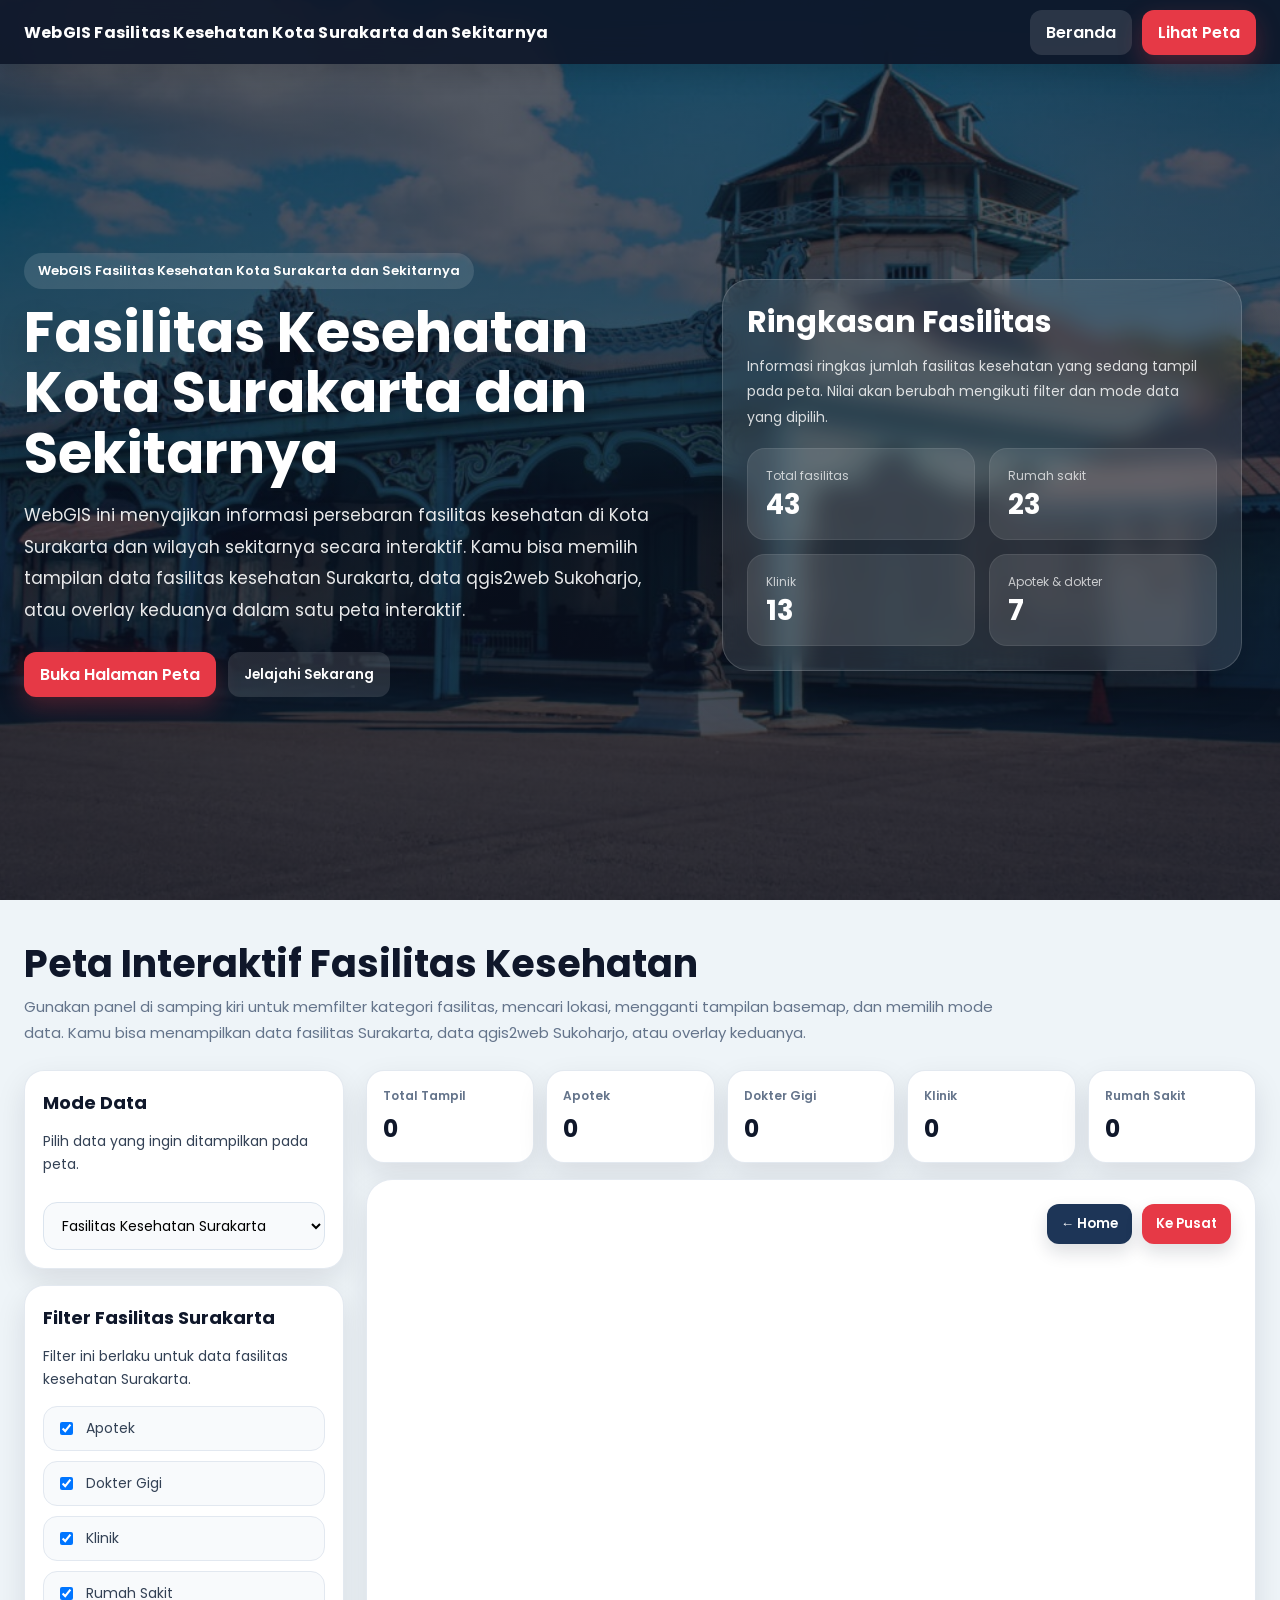
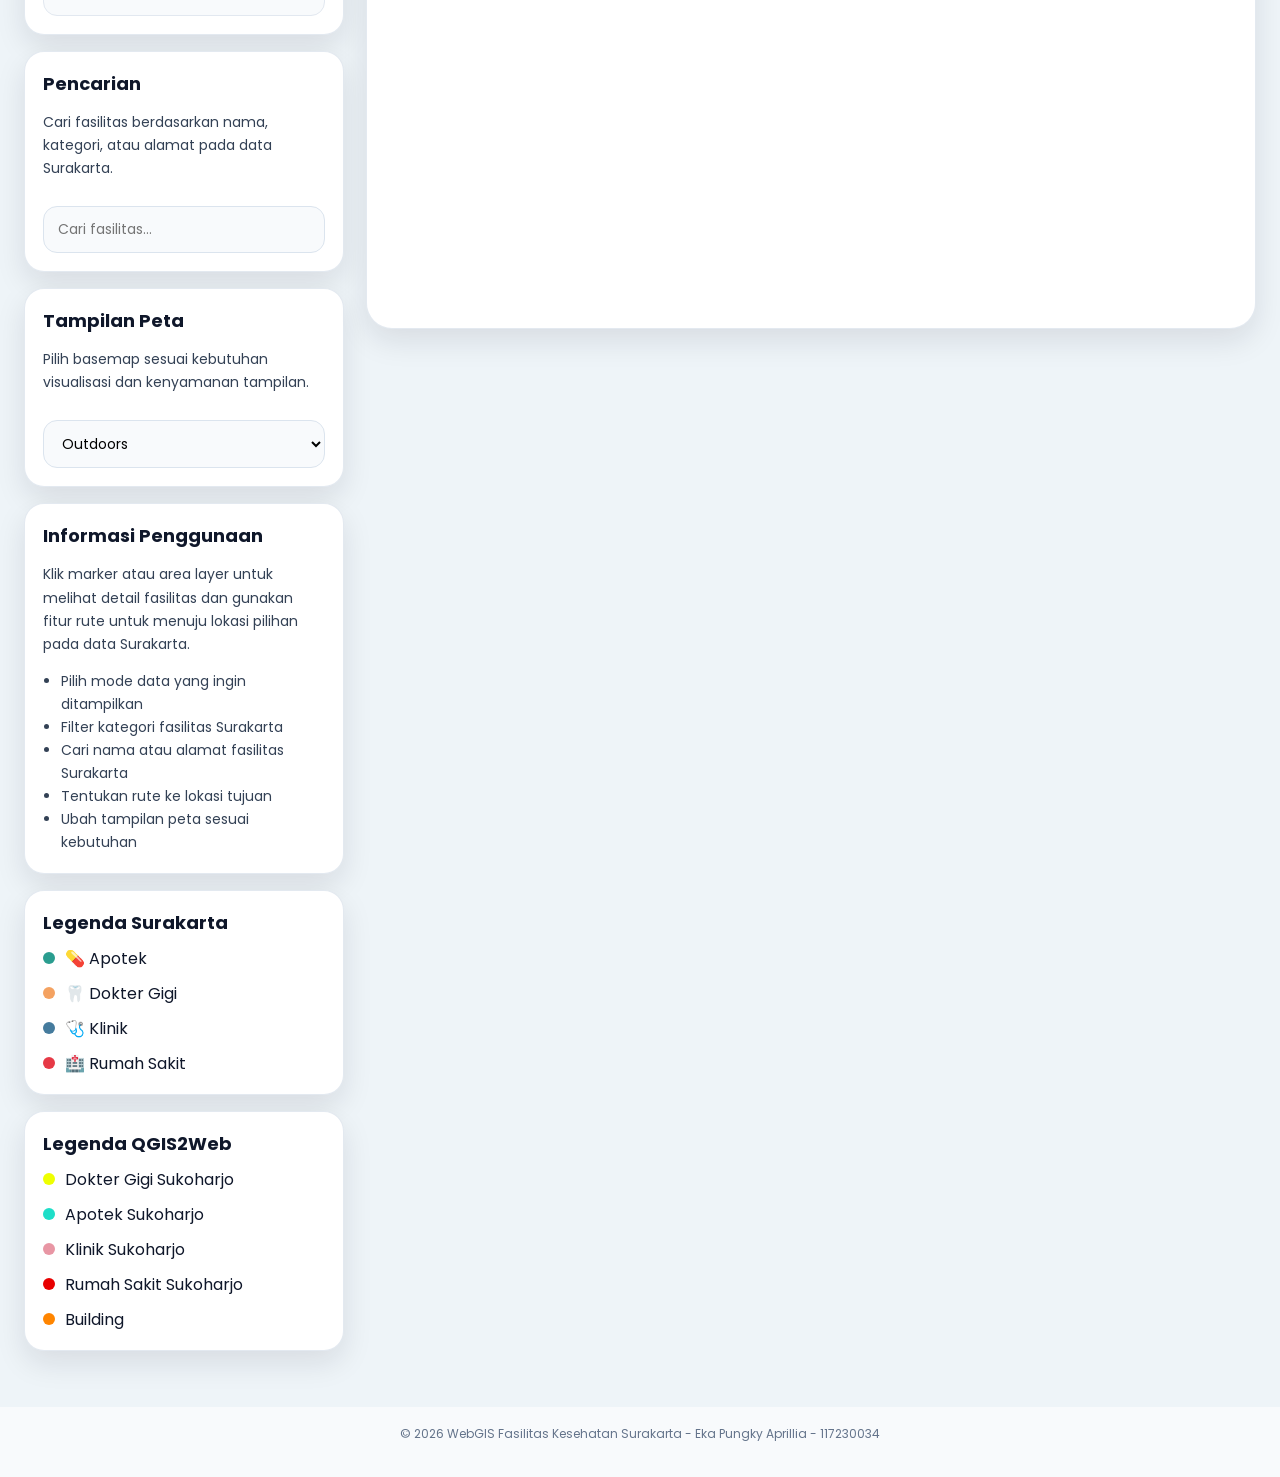
==== heatlcare.html @ 7be6a5cd "Update heatlcare.html" ====
<!DOCTYPE html>
<html lang="id">
<head>
  <meta charset="utf-8">
  <meta name="viewport" content="width=device-width, initial-scale=1">
  <title>WebGIS Fasilitas Kesehatan Kota Surakarta dan Sekitarnya</title>

  <link href="https://fonts.googleapis.com/css2?family=Poppins:wght@300;400;500;600;700&display=swap" rel="stylesheet">

  <script src="https://api.mapbox.com/mapbox-gl-js/v2.15.0/mapbox-gl.js"></script>
  <link href="https://api.mapbox.com/mapbox-gl-js/v2.15.0/mapbox-gl.css" rel="stylesheet">

  <script src="https://api.mapbox.com/mapbox-gl-js/plugins/mapbox-gl-directions/v4.1.1/mapbox-gl-directions.js"></script>
  <link href="https://api.mapbox.com/mapbox-gl-js/plugins/mapbox-gl-directions/v4.1.1/mapbox-gl-directions.css" rel="stylesheet">

  <!-- Data qgis2web -->
  <script src="data/DokterGigi_Sukoharjo_1.js"></script>
  <script src="data/Apotek_2.js"></script>
  <script src="data/Klinik_Sukoharjo_3.js"></script>
  <script src="data/RumahSakit_Sukoharjo_4.js"></script>
  <script src="data/building_5.js"></script>

  <style>
    :root{
      --primary:#1d3557;
      --secondary:#e63946;
      --accent:#2a9d8f;
      --light:#f8fafc;
      --card:#ffffff;
      --muted:#64748b;
      --text:#0f172a;
      --shadow:0 12px 30px rgba(15,23,42,0.10);
      --radius:20px;
      --border:1px solid rgba(226,232,240,.95);
    }

    *{box-sizing:border-box;}
    html{scroll-behavior:smooth;}
    body{
      margin:0;
      font-family:'Poppins',sans-serif;
      background:var(--light);
      color:var(--text);
    }

    .navbar{
      position:fixed;
      top:0;
      left:0;
      right:0;
      height:64px;
      display:flex;
      align-items:center;
      justify-content:space-between;
      padding:0 24px;
      background:rgba(15,23,42,0.92);
      backdrop-filter:blur(12px);
      color:#fff;
      z-index:1000;
      box-shadow:0 8px 24px rgba(0,0,0,0.16);
    }

    .brand{
      font-size:16px;
      font-weight:700;
      letter-spacing:.2px;
    }

    .nav-links{
      display:flex;
      gap:10px;
      align-items:center;
    }

    .nav-links a,
    .btn{
      text-decoration:none;
      border:none;
      border-radius:12px;
      padding:10px 16px;
      font-family:'Poppins',sans-serif;
      font-weight:600;
      cursor:pointer;
      transition:.25s ease;
      display:inline-flex;
      align-items:center;
      justify-content:center;
    }

    .btn-outline{
      background:rgba(255,255,255,0.12);
      color:#fff;
    }

    .btn-primary{
      background:var(--secondary);
      color:#fff;
      box-shadow:0 10px 24px rgba(230,57,70,0.28);
    }

    .btn:hover,
    .nav-links a:hover{
      transform:translateY(-2px);
    }

    .hero{
      min-height:100vh;
      padding:110px 24px 60px;
      display:grid;
      grid-template-columns:1.08fr .92fr;
      gap:40px;
      align-items:center;
      background:
        linear-gradient(rgba(10,18,35,.68), rgba(10,18,35,.78)),
        radial-gradient(circle at top right, rgba(230,57,70,.14), transparent 24%),
        url('assets/image/Surakarta.jpg');
      background-size:cover;
      background-position:center;
      color:#fff;
    }

    .hero-copy{
      max-width:720px;
      margin:0 auto;
    }

    .hero-kicker{
      display:inline-block;
      margin-bottom:14px;
      padding:8px 14px;
      border-radius:999px;
      background:rgba(255,255,255,.12);
      font-size:13px;
      font-weight:600;
    }

    .hero h1{
      margin:0 0 16px;
      font-size:56px;
      line-height:1.08;
      text-shadow:0 12px 28px rgba(0,0,0,.18);
    }

    .hero p{
      margin:0 0 26px;
      font-size:17px;
      line-height:1.85;
      color:rgba(255,255,255,.9);
      max-width:680px;
    }

    .hero-actions{
      display:flex;
      gap:12px;
      flex-wrap:wrap;
    }

    .hero-card{
      background:rgba(255,255,255,.10);
      border:1px solid rgba(255,255,255,.16);
      border-radius:28px;
      padding:24px;
      backdrop-filter:blur(12px);
      box-shadow:0 20px 40px rgba(0,0,0,.18);
      max-width:520px;
      margin:0 auto;
    }

    .hero-card h3{
      margin:0 0 14px;
      font-size:30px;
      line-height:1.2;
    }

    .hero-card p{
      margin:0 0 18px;
      font-size:14px;
      line-height:1.8;
      color:rgba(255,255,255,.82);
    }

    .hero-stats{
      display:grid;
      grid-template-columns:repeat(2,1fr);
      gap:14px;
    }

    .hero-stat{
      background:rgba(255,255,255,.11);
      border-radius:18px;
      padding:18px;
      border:1px solid rgba(255,255,255,.08);
    }

    .hero-stat small{
      display:block;
      color:rgba(255,255,255,.72);
      margin-bottom:6px;
      font-size:12px;
    }

    .hero-stat strong{
      font-size:28px;
      line-height:1;
      color:#fff;
    }

    .map-section{
      padding:42px 0 56px;
      background:#eef4f8;
      min-height:100vh;
      scroll-margin-top:84px;
    }

    .section-header{
      width:100%;
      margin:0 0 24px;
      padding:0 24px;
    }

    .section-header h2{
      margin:0 0 8px;
      font-size:38px;
      line-height:1.15;
      color:var(--text);
    }

    .section-header p{
      margin:0;
      max-width:980px;
      color:var(--muted);
      line-height:1.75;
      font-size:15px;
    }

    .map-layout{
      width:100%;
      margin:0;
      padding:0 24px;
      display:grid;
      grid-template-columns:320px minmax(0,1fr);
      gap:22px;
      align-items:start;
    }

    .sidebar{
      position:sticky;
      top:88px;
      display:flex;
      flex-direction:column;
      gap:16px;
      align-self:start;
    }

    .card{
      background:var(--card);
      border-radius:var(--radius);
      box-shadow:var(--shadow);
      padding:18px;
      border:var(--border);
    }

    .card h3{
      margin:0 0 6px;
      font-size:18px;
    }

    .card p,
    .card label,
    .card li{
      color:#334155;
      line-height:1.65;
      font-size:14px;
    }

    .muted{
      color:var(--muted);
      font-size:13px;
    }

    .filter-list{
      display:grid;
      gap:10px;
      margin-top:12px;
    }

    .filter-item{
      display:flex;
      align-items:center;
      gap:10px;
      padding:10px 12px;
      border-radius:14px;
      background:#f8fafc;
      border:1px solid #e2e8f0;
    }

    .search-box,
    select{
      width:100%;
      padding:12px 14px;
      border-radius:14px;
      border:1px solid #dbe4ee;
      background:#f8fafc;
      font-family:'Poppins',sans-serif;
      font-size:14px;
      margin-top:12px;
    }

    .search-box:focus,
    select:focus{
      outline:none;
      border-color:#93c5fd;
      box-shadow:0 0 0 4px rgba(59,130,246,.12);
    }

    .legend-list{
      display:grid;
      gap:10px;
      margin-top:10px;
    }

    .legend-item{
      display:flex;
      align-items:center;
      gap:10px;
    }

    .dot{
      width:12px;
      height:12px;
      border-radius:50%;
      flex:0 0 12px;
    }

    .map-wrapper{
      display:flex;
      flex-direction:column;
      gap:16px;
      min-width:0;
      width:100%;
      align-self:start;
    }

    .topbar{
      display:grid;
      grid-template-columns:repeat(5,minmax(130px,1fr));
      gap:12px;
      width:100%;
      align-items:stretch;
    }

    .stat-card{
      background:#fff;
      border-radius:18px;
      padding:16px;
      box-shadow:var(--shadow);
      border:var(--border);
    }

    .stat-card span{
      display:block;
      font-size:12px;
      color:var(--muted);
      margin-bottom:6px;
      font-weight:600;
    }

    .stat-card strong{
      font-size:24px;
      color:var(--text);
    }

    .map-card{
      position:relative;
      background:#fff;
      border-radius:26px;
      padding:14px;
      box-shadow:var(--shadow);
      overflow:hidden;
      border:var(--border);
      width:100%;
      display:flex;
      flex-direction:column;
      min-height:calc(100vh - 180px);
    }

    #map{
      width:100%;
      height:calc(100vh - 220px);
      min-height:720px;
      border-radius:20px;
      display:block;
      flex:1;
    }

    .floating-actions{
      position:absolute;
      top:24px;
      right:24px;
      z-index:20;
      display:flex;
      gap:10px;
      flex-wrap:wrap;
    }

    .floating-actions button{
      border:none;
      border-radius:12px;
      padding:10px 14px;
      font-family:'Poppins',sans-serif;
      font-weight:600;
      cursor:pointer;
      color:#fff;
      box-shadow:0 8px 18px rgba(15,23,42,.14);
    }

    #backHome{background:var(--primary);}
    #fly{background:var(--secondary);}

    .result-badge{
      position:absolute;
      top:24px;
      left:24px;
      z-index:20;
      display:none;
      background:rgba(15,23,42,.88);
      color:#fff;
      padding:10px 14px;
      border-radius:999px;
      font-size:12px;
      box-shadow:0 12px 24px rgba(15,23,42,.16);
    }

    .custom-copyright{
      text-align:center;
      padding:18px 24px 34px;
      font-size:12px;
      color:#64748b;
    }

    .mapboxgl-ctrl-top-left{
      top:14px !important;
      left:14px !important;
    }

    .mapboxgl-ctrl-top-right{
      top:92px !important;
      right:18px !important;
    }

    .mapboxgl-ctrl-directions{
      width:320px !important;
      max-width:320px !important;
      background:rgba(255,255,255,.96) !important;
      border-radius:18px !important;
      box-shadow:0 14px 28px rgba(0,0,0,.14) !important;
      font-family:'Poppins',sans-serif;
      overflow:hidden;
    }

    .mapboxgl-ctrl-directions input{
      background:#f8fafc !important;
      border:none !important;
      font-size:13px;
    }

    .popup-card{
      font-family:'Poppins',sans-serif;
      min-width:220px;
    }

    .popup-kategori{
      display:inline-block;
      margin:8px 0;
      padding:5px 10px;
      border-radius:999px;
      background:#f1f5f9;
      color:#334155;
      font-size:11px;
    }

    .popup-alamat{
      color:#475569;
      font-size:13px;
      line-height:1.6;
    }

    .popup-button{
      margin-top:12px;
      width:100%;
      border:none;
      background:var(--primary);
      color:#fff;
      border-radius:10px;
      padding:10px 12px;
      font-family:'Poppins',sans-serif;
      font-weight:600;
      cursor:pointer;
    }

    @media (max-width:1200px){
      .hero{
        grid-template-columns:1fr;
        text-align:left;
      }

      .hero-copy,
      .hero-card{
        max-width:none;
        width:100%;
      }

      .hero-actions{
        justify-content:flex-start;
      }

      .map-layout{
        grid-template-columns:300px minmax(0,1fr);
      }

      .topbar{
        grid-template-columns:repeat(3,1fr);
      }

      .section-header h2{
        font-size:34px;
      }
    }

    @media (max-width:900px){
      .navbar{padding:0 14px;}
      .brand{font-size:14px;}
      .nav-links{display:none;}
      .hero h1{font-size:38px;}
      .section-header h2{font-size:28px;}

      .map-layout{
        grid-template-columns:1fr;
        padding:0 16px;
      }

      .sidebar{
        position:static;
        order:2;
      }

      .map-wrapper{
        order:1;
      }

      .topbar{
        grid-template-columns:repeat(2,1fr);
      }

      .map-card{
        min-height:620px;
      }

      #map{
        height:590px;
        min-height:590px;
      }

      .floating-actions{
        top:auto;
        bottom:24px;
        right:24px;
      }

      .mapboxgl-ctrl-top-right{
        top:14px !important;
        right:14px !important;
      }

      .mapboxgl-ctrl-directions{
        width:280px !important;
        max-width:280px !important;
      }
    }

    @media (max-width:640px){
      .hero{
        padding:96px 18px 40px;
      }

      .hero h1{
        font-size:32px;
      }

      .hero-stats{
        grid-template-columns:1fr;
      }

      .map-layout,
      .section-header{
        padding-left:16px;
        padding-right:16px;
      }

      .topbar{
        grid-template-columns:1fr;
      }

      .floating-actions{
        left:24px;
        right:24px;
      }

      .floating-actions button{
        flex:1;
      }

      .result-badge{
        left:16px;
        right:16px;
        width:auto;
        border-radius:14px;
      }

      #map{
        height:520px;
        min-height:520px;
      }

      .map-card{
        padding:10px;
        min-height:550px;
      }
    }
  </style>
</head>
<body>
  <header class="navbar">
    <div class="brand">WebGIS Fasilitas Kesehatan Kota Surakarta dan Sekitarnya</div>
    <div class="nav-links">
      <a href="#beranda" class="btn btn-outline">Beranda</a>
      <a href="#mapSection" class="btn btn-primary">Lihat Peta</a>
    </div>
  </header>

  <section class="hero" id="beranda">
    <div class="hero-copy">
      <div class="hero-kicker">WebGIS Fasilitas Kesehatan Kota Surakarta dan Sekitarnya</div>
      <h1>Fasilitas Kesehatan Kota Surakarta dan Sekitarnya</h1>
      <p>
        WebGIS ini menyajikan informasi persebaran fasilitas kesehatan di Kota Surakarta dan wilayah sekitarnya secara interaktif. Kamu bisa memilih tampilan data fasilitas kesehatan Surakarta, data qgis2web Sukoharjo, atau overlay keduanya dalam satu peta interaktif.
      </p>
      <div class="hero-actions">
        <a href="#mapSection" class="btn btn-primary">Buka Halaman Peta</a>
        <button class="btn btn-outline" onclick="window.scrollTo({top: document.getElementById('mapSection').offsetTop, behavior:'smooth'})">Jelajahi Sekarang</button>
      </div>
    </div>

    <div class="hero-card">
      <h3>Ringkasan Fasilitas</h3>
      <p>
        Informasi ringkas jumlah fasilitas kesehatan yang sedang tampil pada peta. Nilai akan berubah mengikuti filter dan mode data yang dipilih.
      </p>
      <div class="hero-stats">
        <div class="hero-stat"><small>Total fasilitas</small><strong id="heroTotal">43</strong></div>
        <div class="hero-stat"><small>Rumah sakit</small><strong id="heroRs">23</strong></div>
        <div class="hero-stat"><small>Klinik</small><strong id="heroKlinik">13</strong></div>
        <div class="hero-stat"><small>Apotek & dokter</small><strong id="heroLain">7</strong></div>
      </div>
    </div>
  </section>

  <section class="map-section" id="mapSection">
    <div class="section-header">
      <h2>Peta Interaktif Fasilitas Kesehatan</h2>
      <p>
        Gunakan panel di samping kiri untuk memfilter kategori fasilitas, mencari lokasi, mengganti tampilan basemap, dan memilih mode data. Kamu bisa menampilkan data fasilitas Surakarta, data qgis2web Sukoharjo, atau overlay keduanya.
      </p>
    </div>

    <div class="map-layout">
      <aside class="sidebar">
        <div class="card">
          <h3>Mode Data</h3>
          <p class="muted">Pilih data yang ingin ditampilkan pada peta.</p>
          <select id="layerModeSelect">
            <option value="health" selected>Fasilitas Kesehatan Surakarta</option>
            <option value="qgis">QGIS2Web Sukoharjo</option>
            <option value="overlay">Overlay Keduanya</option>
          </select>
        </div>

        <div class="card">
          <h3>Filter Fasilitas Surakarta</h3>
          <p class="muted">Filter ini berlaku untuk data fasilitas kesehatan Surakarta.</p>
          <div class="filter-list">
            <label class="filter-item"><input type="checkbox" id="apotek" checked> Apotek</label>
            <label class="filter-item"><input type="checkbox" id="dokter" checked> Dokter Gigi</label>
            <label class="filter-item"><input type="checkbox" id="klinik" checked> Klinik</label>
            <label class="filter-item"><input type="checkbox" id="rs" checked> Rumah Sakit</label>
          </div>
        </div>

        <div class="card">
          <h3>Pencarian</h3>
          <p class="muted">Cari fasilitas berdasarkan nama, kategori, atau alamat pada data Surakarta.</p>
          <input type="text" id="searchBox" class="search-box" placeholder="Cari fasilitas...">
        </div>

        <div class="card">
          <h3>Tampilan Peta</h3>
          <p class="muted">Pilih basemap sesuai kebutuhan visualisasi dan kenyamanan tampilan.</p>
          <select id="basemapSelect">
            <option value="mapbox://styles/mapbox/streets-v12">Streets</option>
            <option value="mapbox://styles/mapbox/light-v11">Light</option>
            <option value="mapbox://styles/mapbox/dark-v11">Dark</option>
            <option value="mapbox://styles/mapbox/outdoors-v12" selected>Outdoors</option>
            <option value="mapbox://styles/mapbox/satellite-v9">Satellite</option>
            <option value="mapbox://styles/mapbox/satellite-streets-v12">Satellite Streets</option>
          </select>
        </div>

        <div class="card">
          <h3>Informasi Penggunaan</h3>
          <p class="muted">Klik marker atau area layer untuk melihat detail fasilitas dan gunakan fitur rute untuk menuju lokasi pilihan pada data Surakarta.</p>
          <ul style="padding-left:18px; margin:12px 0 0;">
            <li>Pilih mode data yang ingin ditampilkan</li>
            <li>Filter kategori fasilitas Surakarta</li>
            <li>Cari nama atau alamat fasilitas Surakarta</li>
            <li>Tentukan rute ke lokasi tujuan</li>
            <li>Ubah tampilan peta sesuai kebutuhan</li>
          </ul>
        </div>

        <div class="card">
          <h3>Legenda Surakarta</h3>
          <div class="legend-list">
            <div class="legend-item"><span class="dot" style="background:#2a9d8f"></span> 💊 Apotek</div>
            <div class="legend-item"><span class="dot" style="background:#f4a261"></span> 🦷 Dokter Gigi</div>
            <div class="legend-item"><span class="dot" style="background:#457b9d"></span> 🩺 Klinik</div>
            <div class="legend-item"><span class="dot" style="background:#e63946"></span> 🏥 Rumah Sakit</div>
          </div>
        </div>

        <div class="card">
          <h3>Legenda QGIS2Web</h3>
          <div class="legend-list">
            <div class="legend-item"><span class="dot" style="background:#eeff01"></span> Dokter Gigi Sukoharjo</div>
            <div class="legend-item"><span class="dot" style="background:#1edec8"></span> Apotek Sukoharjo</div>
            <div class="legend-item"><span class="dot" style="background:#e896a4"></span> Klinik Sukoharjo</div>
            <div class="legend-item"><span class="dot" style="background:#e80000"></span> Rumah Sakit Sukoharjo</div>
            <div class="legend-item"><span class="dot" style="background:#ff8500"></span> Building</div>
          </div>
        </div>
      </aside>

      <div class="map-wrapper">
        <div class="topbar" id="statsBar">
          <div class="stat-card"><span>Total Tampil</span><strong id="statTotal">0</strong></div>
          <div class="stat-card"><span>Apotek</span><strong id="statApotek">0</strong></div>
          <div class="stat-card"><span>Dokter Gigi</span><strong id="statDokter">0</strong></div>
          <div class="stat-card"><span>Klinik</span><strong id="statKlinik">0</strong></div>
          <div class="stat-card"><span>Rumah Sakit</span><strong id="statRs">0</strong></div>
        </div>

        <div class="map-card">
          <div class="result-badge" id="resultBadge">Menampilkan 0 hasil</div>
          <div class="floating-actions">
            <button id="backHome">← Home</button>
            <button id="fly">Ke Pusat</button>
          </div>
          <div id="map"></div>
        </div>
      </div>
    </div>
  </section>

  <div class="custom-copyright">
    © 2026 WebGIS Fasilitas Kesehatan Surakarta - Eka Pungky Aprillia - 117230034
  </div>

  <script>
    mapboxgl.accessToken = 'pk.eyJ1IjoiZmlyZGFhdWxpeWFyYWhtYSIsImEiOiJjbW5wdnI2eWQwMHZ4MzBwc2E5aGNkbm1oIn0.jLkgH9Y1ywcPyrg19wPi9w';

    const soloCenter = [110.82409, -7.57251];

    const categoryConfig = {
      apotek: {
        checkboxId: 'apotek',
        sourceId: 'apotek',
        file: 'assets/geojson/Apotek.geojson',
        color: '#2a9d8f',
        iconText: '💊',
        searchTerms: ['apotek', 'obat', 'farmasi', 'pharmacy']
      },
      dokter: {
        checkboxId: 'dokter',
        sourceId: 'dokter',
        file: 'assets/geojson/Dokter%20Gigi.geojson',
        color: '#f4a261',
        iconText: '🦷',
        searchTerms: ['dokter', 'dokter gigi', 'gigi', 'dentist']
      },
      klinik: {
        checkboxId: 'klinik',
        sourceId: 'klinik',
        file: 'assets/geojson/Klinik.geojson',
        color: '#457b9d',
        iconText: '🩺',
        searchTerms: ['klinik', 'clinic']
      },
      rs: {
        checkboxId: 'rs',
        sourceId: 'rs',
        file: 'assets/geojson/Rumah%20Sakit.geojson',
        color: '#e63946',
        iconText: '🏥',
        searchTerms: ['rumah sakit', 'rs', 'hospital']
      }
    };

    const qgisLayerConfig = [
      {
        key: 'dokter_sukoharjo',
        varName: 'json_DokterGigi_Sukoharjo_1',
        sourceId: 'qgis-dokter-sukoharjo',
        color: '#eeff01'
      },
      {
        key: 'apotek_sukoharjo',
        varName: 'json_Apotek_2',
        sourceId: 'qgis-apotek-sukoharjo',
        color: '#1edec8'
      },
      {
        key: 'klinik_sukoharjo',
        varName: 'json_Klinik_Sukoharjo_3',
        sourceId: 'qgis-klinik-sukoharjo',
        color: '#e896a4'
      },
      {
        key: 'rs_sukoharjo',
        varName: 'json_RumahSakit_Sukoharjo_4',
        sourceId: 'qgis-rs-sukoharjo',
        color: '#e80000'
      },
      {
        key: 'building_sukoharjo',
        varName: 'json_building_5',
        sourceId: 'qgis-building-sukoharjo',
        color: '#ff8500'
      }
    ];

    const map = new mapboxgl.Map({
      container: 'map',
      style: 'mapbox://styles/mapbox/outdoors-v12',
      center: soloCenter,
      zoom: 11.8
    });

    map.addControl(new mapboxgl.NavigationControl(), 'top-left');

    const directions = new MapboxDirections({
      accessToken: mapboxgl.accessToken,
      unit: 'metric',
      profile: 'mapbox/driving',
      language: 'id',
      controls: {
        instructions: true,
        profileSwitcher: true
      }
    });
    map.addControl(directions, 'top-right');

    let geojsonStore = { apotek:null, dokter:null, klinik:null, rs:null };
    let qgisStore = {};
    let popup = null;
    let currentRouteState = { origin:null, destination:null };
    let htmlMarkers = { apotek:[], dokter:[], klinik:[], rs:[] };
    let currentLayerMode = 'health';

    function normalizeText(text){
      return String(text || '').toLowerCase().trim();
    }

    function getProp(props, keys, fallback=''){
      for(const key of keys){
        if(props && props[key] !== undefined && props[key] !== null && props[key] !== '') return props[key];
      }
      return fallback;
    }

    function getFeatureName(feature){
      return getProp(feature.properties, ['nama','name','Nama'], 'Fasilitas');
    }

    function getFeatureCategory(feature){
      return getProp(feature.properties, ['kategori','category','Kategori'], '-');
    }

    function getFeatureAddress(feature){
      return getProp(feature.properties, ['alamat','Alamat','address'], '-');
    }

    function getFeatureCenter(feature){
      if(!feature.geometry) return { lng: soloCenter[0], lat: soloCenter[1] };

      if(feature.geometry.type === 'Point'){
        return {
          lng: feature.geometry.coordinates[0],
          lat: feature.geometry.coordinates[1]
        };
      }

      const bounds = new mapboxgl.LngLatBounds();

      function extendCoords(coords){
        if(typeof coords[0] === 'number' && typeof coords[1] === 'number'){
          bounds.extend(coords);
          return;
        }
        coords.forEach(extendCoords);
      }

      extendCoords(feature.geometry.coordinates);
      const center = bounds.getCenter();
      return { lng:center.lng, lat:center.lat };
    }

    function popupHTML(feature){
      const nama = getFeatureName(feature);
      const kategori = getFeatureCategory(feature);
      const alamat = getFeatureAddress(feature);
      const center = getFeatureCenter(feature);
      const categoryKey = getProp(feature.properties, ['_categoryKey'], '');
      const emoji = categoryConfig[categoryKey]?.iconText || '📍';

      return `
        <div class="popup-card">
          <div style="font-size:18px;font-weight:700;color:#0f172a;">${emoji} ${nama}</div>
          <div class="popup-kategori">${kategori}</div>
          <div class="popup-alamat">${alamat}</div>
          <button class="popup-button" onclick="setRouteTo(${center.lng}, ${center.lat})">Rute ke sini</button>
        </div>
      `;
    }

    function qgisPopupHTML(feature, fallbackLabel = 'Layer QGIS2Web'){
      const props = feature.properties || {};
      const name = props.name || props.Nama || props.nama || fallbackLabel;
      const firstKeys = Object.keys(props).slice(0, 10);

      const detailRows = firstKeys.map(key => {
        const value = props[key];
        if (value === null || value === undefined || value === '') return '';
        return `<div style="margin-top:6px;"><b>${key}</b>: ${value}</div>`;
      }).join('');

      return `
        <div class="popup-card">
          <div style="font-size:18px;font-weight:700;color:#0f172a;">🗺️ ${name}</div>
          <div class="popup-kategori">${fallbackLabel}</div>
          <div class="popup-alamat">${detailRows || 'Data atribut tersedia.'}</div>
        </div>
      `;
    }

    window.setRouteTo = function(lng, lat){
      const destination = [lng, lat];

      function drawRoute(origin){
        currentRouteState.origin = origin;
        currentRouteState.destination = destination;
        directions.removeRoutes();
        directions.setOrigin(origin);
        directions.setDestination(destination);
      }

      if(navigator.geolocation){
        navigator.geolocation.getCurrentPosition(
          (position) => drawRoute([position.coords.longitude, position.coords.latitude]),
          () => drawRoute(soloCenter),
          { enableHighAccuracy:true, timeout:10000, maximumAge:0 }
        );
      } else {
        drawRoute(soloCenter);
      }
    };

    function restoreDirectionsRoute(){
      if(!currentRouteState.origin || !currentRouteState.destination) return;

      try{
        if(map.hasControl(directions)) map.removeControl(directions);
      } catch(e){}

      map.addControl(directions, 'top-right');
      setTimeout(() => {
        directions.setOrigin(currentRouteState.origin);
        directions.setDestination(currentRouteState.destination);
      }, 250);
    }

    function enrichGeoJSONFeatures(categoryKey, data){
      const cfg = categoryConfig[categoryKey];
      const cloned = JSON.parse(JSON.stringify(data));

      cloned.features = (cloned.features || []).map(feature => {
        const props = feature.properties || {};
        const nama = getProp(props, ['nama', 'name', 'Nama'], '');
        const kategori = getProp(props, ['kategori', 'category', 'Kategori'], categoryKey);
        const alamat = getProp(props, ['alamat', 'Alamat', 'address'], '');
        const searchBlob = normalizeText([nama, kategori, alamat, cfg.searchTerms.join(' '), categoryKey].join(' '));

        feature.properties = {
          ...props,
          _categoryKey: categoryKey,
          _searchBlob: searchBlob
        };

        return feature;
      });

      return cloned;
    }

    function allFeatures(){
      return [
        ...(geojsonStore.apotek?.features || []),
        ...(geojsonStore.dokter?.features || []),
        ...(geojsonStore.klinik?.features || []),
        ...(geojsonStore.rs?.features || [])
      ];
    }

    async function loadGeoJSON(url){
      const res = await fetch(url);
      if(!res.ok) throw new Error(`Gagal memuat ${url}`);
      return await res.json();
    }

    function loadQgisDataFromWindow() {
      qgisLayerConfig.forEach(layer => {
        if (window[layer.varName]) {
          qgisStore[layer.key] = window[layer.varName];
        } else {
          console.warn(`Data ${layer.varName} tidak ditemukan.`);
        }
      });
    }

    function getLayerIdsByCategory(categoryKey){
      return {
        polygonFill:`${categoryKey}-polygon-fill`,
        polygonOutline:`${categoryKey}-polygon-outline`,
        point:`${categoryKey}-point`
      };
    }

    function sourceHasPolygonFeatures(data){
      return (data?.features || []).some(f =>
        f.geometry && (f.geometry.type === 'Polygon' || f.geometry.type === 'MultiPolygon')
      );
    }

    function sourceHasPointFeatures(data){
      return (data?.features || []).some(f =>
        f.geometry && (f.geometry.type === 'Point' || f.geometry.type === 'MultiPoint')
      );
    }

    function addFacilityLayers(categoryKey, sourceId, color){
      const ids = getLayerIdsByCategory(categoryKey);
      const data = geojsonStore[categoryKey];

      if(sourceHasPolygonFeatures(data)){
        if(!map.getLayer(ids.polygonFill)){
          map.addLayer({
            id: ids.polygonFill,
            type:'fill',
            source:sourceId,
            filter:['any',['==',['geometry-type'],'Polygon'],['==',['geometry-type'],'MultiPolygon']],
            paint:{
              'fill-color':color,
              'fill-opacity':0.35
            }
          });
        }

        if(!map.getLayer(ids.polygonOutline)){
          map.addLayer({
            id: ids.polygonOutline,
            type:'line',
            source:sourceId,
            filter:['any',['==',['geometry-type'],'Polygon'],['==',['geometry-type'],'MultiPolygon']],
            paint:{
              'line-color':color,
              'line-width':2
            }
          });
        }
      }

      if(sourceHasPointFeatures(data)){
        if(!map.getLayer(ids.point)){
          map.addLayer({
            id: ids.point,
            type:'circle',
            source:sourceId,
            filter:['any',['==',['geometry-type'],'Point'],['==',['geometry-type'],'MultiPoint']],
            paint:{
              'circle-color':color,
              'circle-radius': categoryKey === 'rs' ? 5 : 4,
              'circle-stroke-width':1.2,
              'circle-stroke-color':'#ffffff'
            }
          });
        }
      }
    }

    function ensureSourcesAndLayers(){
      Object.entries(categoryConfig).forEach(([key, cfg]) => {
        if(!map.getSource(cfg.sourceId)){
          map.addSource(cfg.sourceId, {
            type:'geojson',
            data: geojsonStore[key]
          });
        }
        addFacilityLayers(key, cfg.sourceId, cfg.color);
      });
    }

    function getQgisLayerIds(layerKey) {
      return {
        polygonFill: `${layerKey}-polygon-fill`,
        polygonOutline: `${layerKey}-polygon-outline`,
        point: `${layerKey}-point`
      };
    }

    function qgisHasPolygonFeatures(data) {
      return (data?.features || []).some(f =>
        f.geometry &&
        (f.geometry.type === 'Polygon' || f.geometry.type === 'MultiPolygon')
      );
    }

    function qgisHasPointFeatures(data) {
      return (data?.features || []).some(f =>
        f.geometry &&
        (f.geometry.type === 'Point' || f.geometry.type === 'MultiPoint')
      );
    }

    function addQgisPopupEvents(layerId, label) {
      map.on('click', layerId, (e) => {
        const feature = e.features && e.features[0];
        if (!feature) return;

        new mapboxgl.Popup({ offset: 10 })
          .setLngLat(e.lngLat)
          .setHTML(qgisPopupHTML(feature, label))
          .addTo(map);
      });

      map.on('mouseenter', layerId, () => {
        map.getCanvas().style.cursor = 'pointer';
      });

      map.on('mouseleave', layerId, () => {
        map.getCanvas().style.cursor = '';
      });
    }

    function addQgisLayers(layerKey, sourceId, color) {
      const ids = getQgisLayerIds(layerKey);
      const data = qgisStore[layerKey];
      const label = layerKey.replaceAll('_', ' ');

      if (qgisHasPolygonFeatures(data)) {
        if (!map.getLayer(ids.polygonFill)) {
          map.addLayer({
            id: ids.polygonFill,
            type: 'fill',
            source: sourceId,
            filter: [
              'any',
              ['==', ['geometry-type'], 'Polygon'],
              ['==', ['geometry-type'], 'MultiPolygon']
            ],
            paint: {
              'fill-color': color,
              'fill-opacity': 0.28
            }
          });
          addQgisPopupEvents(ids.polygonFill, label);
        }

        if (!map.getLayer(ids.polygonOutline)) {
          map.addLayer({
            id: ids.polygonOutline,
            type: 'line',
            source: sourceId,
            filter: [
              'any',
              ['==', ['geometry-type'], 'Polygon'],
              ['==', ['geometry-type'], 'MultiPolygon']
            ],
            paint: {
              'line-color': color,
              'line-width': 1.6
            }
          });
        }
      }

      if (qgisHasPointFeatures(data)) {
        if (!map.getLayer(ids.point)) {
          map.addLayer({
            id: ids.point,
            type: 'circle',
            source: sourceId,
            filter: [
              'any',
              ['==', ['geometry-type'], 'Point'],
              ['==', ['geometry-type'], 'MultiPoint']
            ],
            paint: {
              'circle-color': color,
              'circle-radius': 5,
              'circle-stroke-width': 1.2,
              'circle-stroke-color': '#ffffff'
            }
          });
          addQgisPopupEvents(ids.point, label);
        }
      }
    }

    function ensureQgisSourcesAndLayers() {
      qgisLayerConfig.forEach(layer => {
        const data = qgisStore[layer.key];
        if (!data) return;

        if (!map.getSource(layer.sourceId)) {
          map.addSource(layer.sourceId, {
            type: 'geojson',
            data: data
          });
        }

        addQgisLayers(layer.key, layer.sourceId, layer.color);
      });
    }

    function createEmojiElement(categoryKey){
      const cfg = categoryConfig[categoryKey];
      const el = document.createElement('div');

      el.style.width = '26px';
      el.style.height = '26px';
      el.style.borderRadius = '50%';
      el.style.display = 'flex';
      el.style.alignItems = 'center';
      el.style.justifyContent = 'center';
      el.style.background = cfg.color;
      el.style.border = '2px solid #ffffff';
      el.style.boxShadow = '0 2px 8px rgba(0,0,0,0.25)';
      el.style.fontSize = '14px';
      el.style.cursor = 'pointer';
      el.textContent = cfg.iconText;

      return el;
    }

    function clearHtmlMarkers(){
      Object.keys(htmlMarkers).forEach(categoryKey => {
        htmlMarkers[categoryKey].forEach(item => item.marker.remove());
        htmlMarkers[categoryKey] = [];
      });
    }

    function buildHtmlMarkers(){
      clearHtmlMarkers();

      Object.keys(categoryConfig).forEach(categoryKey => {
        const features = geojsonStore[categoryKey]?.features || [];

        features.forEach(feature => {
          const center = getFeatureCenter(feature);
          const el = createEmojiElement(categoryKey);
          const marker = new mapboxgl.Marker({ element: el, anchor:'center' })
            .setLngLat([center.lng, center.lat])
            .addTo(map);

          el.addEventListener('click', (evt) => {
            evt.stopPropagation();
            if(popup) popup.remove();

            popup = new mapboxgl.Popup({ offset:12 })
              .setLngLat([center.lng, center.lat])
              .setHTML(popupHTML(feature))
              .addTo(map);
          });

          htmlMarkers[categoryKey].push({ marker, feature, element: el });
        });
      });
    }

    function applyMarkerVisibilityByState(keyword=''){
      const kw = normalizeText(keyword);

      Object.entries(categoryConfig).forEach(([categoryKey, cfg]) => {
        const checked = document.getElementById(cfg.checkboxId).checked;

        htmlMarkers[categoryKey].forEach(item => {
          const match = !kw || normalizeText(item.feature.properties?._searchBlob || '').includes(kw);
          item.element.style.display = checked && match ? 'flex' : 'none';
        });
      });
    }

    function applyCheckboxVisibility(){
      Object.entries(categoryConfig).forEach(([categoryKey, cfg]) => {
        const checked = document.getElementById(cfg.checkboxId).checked;
        const ids = getLayerIdsByCategory(categoryKey);

        [ids.polygonFill, ids.polygonOutline, ids.point].forEach(layerId => {
          if(map.getLayer(layerId)){
            map.setLayoutProperty(layerId, 'visibility', checked ? 'visible' : 'none');
          }
        });
      });

      applyMarkerVisibilityByState(document.getElementById('searchBox').value);
    }

    function setLayerVisibilityByMode(mode) {
      currentLayerMode = mode;

      const showHealth = mode === 'health' || mode === 'overlay';
      const showQgis = mode === 'qgis' || mode === 'overlay';

      Object.entries(categoryConfig).forEach(([categoryKey, cfg]) => {
        const ids = getLayerIdsByCategory(categoryKey);

        [ids.polygonFill, ids.polygonOutline, ids.point].forEach(layerId => {
          if (map.getLayer(layerId)) {
            map.setLayoutProperty(layerId, 'visibility', showHealth ? 'visible' : 'none');
          }
        });

        htmlMarkers[categoryKey].forEach(item => {
          item.element.style.display = showHealth ? 'flex' : 'none';
        });
      });

      qgisLayerConfig.forEach(layer => {
        const ids = getQgisLayerIds(layer.key);

        [ids.polygonFill, ids.polygonOutline, ids.point].forEach(layerId => {
          if (map.getLayer(layerId)) {
            map.setLayoutProperty(layerId, 'visibility', showQgis ? 'visible' : 'none');
          }
        });
      });

      if (showHealth) {
        applyCheckboxVisibility();
        applySearch(document.getElementById('searchBox').value);
      }
    }

    function getAllSearchableLayerIds(){
      const allIds = [];

      Object.keys(categoryConfig).forEach(categoryKey => {
        const ids = getLayerIdsByCategory(categoryKey);
        [ids.polygonFill, ids.polygonOutline, ids.point].forEach(layerId => {
          if(map.getLayer(layerId)) allIds.push(layerId);
        });
      });

      return allIds;
    }

    function matchesKeyword(feature, keyword){
      const kw = normalizeText(keyword);
      if(!kw) return true;

      const searchBlob = normalizeText(getProp(feature.properties, ['_searchBlob'], ''));
      return searchBlob.includes(kw);
    }

    function getMatchedFeatures(keyword){
      const kw = normalizeText(keyword);

      return allFeatures().filter(feature => {
        const categoryKey = getProp(feature.properties, ['_categoryKey'], '');
        const visibleByCheckbox = categoryKey ? document.getElementById(categoryConfig[categoryKey].checkboxId).checked : true;
        return visibleByCheckbox && matchesKeyword(feature, kw);
      });
    }

    function updateStats(keyword=''){
      const matched = normalizeText(keyword)
        ? getMatchedFeatures(keyword)
        : allFeatures().filter(feature => {
            const categoryKey = getProp(feature.properties, ['_categoryKey'], '');
            return categoryKey ? document.getElementById(categoryConfig[categoryKey].checkboxId).checked : true;
          });

      const counts = { apotek:0, dokter:0, klinik:0, rs:0 };
      matched.forEach(feature => {
        const key = getProp(feature.properties, ['_categoryKey'], '');
        if(counts[key] !== undefined) counts[key] += 1;
      });

      document.getElementById('statTotal').textContent = matched.length;
      document.getElementById('statApotek').textContent = counts.apotek;
      document.getElementById('statDokter').textContent = counts.dokter;
      document.getElementById('statKlinik').textContent = counts.klinik;
      document.getElementById('statRs').textContent = counts.rs;

      document.getElementById('heroTotal').textContent = matched.length || 43;
      document.getElementById('heroRs').textContent = counts.rs || 23;
      document.getElementById('heroKlinik').textContent = counts.klinik || 13;
      document.getElementById('heroLain').textContent = (counts.apotek + counts.dokter) || 7;

      const badge = document.getElementById('resultBadge');
      if(normalizeText(keyword)){
        badge.style.display = 'block';
        badge.textContent = `Menampilkan ${matched.length} hasil untuk "${keyword}"`;
      } else {
        badge.style.display = 'none';
      }
    }

    function applySearch(keyword){
      const kw = normalizeText(keyword);
      if(!map.isStyleLoaded()) return;

      const searchableLayers = getAllSearchableLayerIds();

      if(!kw){
        searchableLayers.forEach(layerId => {
          if(map.getLayer(layerId)) map.setFilter(layerId, null);
        });
        applyCheckboxVisibility();
        updateStats('');
        return;
      }

      const filterExpr = ['in', kw, ['downcase', ['coalesce', ['get', '_searchBlob'], '']]];

      searchableLayers.forEach(layerId => {
        if(map.getLayer(layerId)) map.setFilter(layerId, filterExpr);
      });

      applyCheckboxVisibility();
      applyMarkerVisibilityByState(keyword);
      updateStats(keyword);
    }

    function zoomToMatchedFeatures(keyword){
      const matched = getMatchedFeatures(keyword);
      if(!matched.length) return;

      const bounds = new mapboxgl.LngLatBounds();
      matched.forEach(feature => {
        if(feature.geometry.type === 'Point'){
          bounds.extend(feature.geometry.coordinates);
        } else {
          const center = getFeatureCenter(feature);
          bounds.extend([center.lng, center.lat]);
        }
      });

      if(!bounds.isEmpty()){
        map.fitBounds(bounds, {
          padding:{ top:100, bottom:80, left:80, right:380 },
          duration:1000,
          maxZoom:16
        });
      }
    }

    function fitAllDataBounds(){
      const features = allFeatures();
      if(!features.length) return;

      const bounds = new mapboxgl.LngLatBounds();
      features.forEach(feature => {
        if(!feature.geometry) return;

        if(feature.geometry.type === 'Point'){
          bounds.extend(feature.geometry.coordinates);
        } else {
          const center = getFeatureCenter(feature);
          bounds.extend([center.lng, center.lat]);
        }
      });

      if(!bounds.isEmpty()){
        map.fitBounds(bounds, {
          padding:{ top:100, bottom:80, left:80, right:380 },
          duration:1200,
          maxZoom:14
        });
      }
    }

    function restoreMapState(afterStyleChange=false){
      ensureSourcesAndLayers();
      ensureQgisSourcesAndLayers();
      applyCheckboxVisibility();
      applySearch(document.getElementById('searchBox').value);
      updateStats(document.getElementById('searchBox').value);
      setLayerVisibilityByMode(currentLayerMode);

      if(!afterStyleChange){
        map.jumpTo({ center:soloCenter, zoom:11.8 });
      }
    }

    document.getElementById('fly').addEventListener('click', () => {
      map.flyTo({ center:soloCenter, zoom:13, duration:1800 });
    });

    document.getElementById('backHome').addEventListener('click', () => {
      window.scrollTo({ top:0, behavior:'smooth' });
    });

    ['apotek','dokter','klinik','rs'].forEach(id => {
      document.getElementById(id).addEventListener('change', () => {
        const keyword = document.getElementById('searchBox').value;
        applyCheckboxVisibility();
        applySearch(keyword);
        updateStats(keyword);
        if(normalizeText(keyword)) zoomToMatchedFeatures(keyword);
      });
    });

    document.getElementById('searchBox').addEventListener('input', function(e){
      const keyword = e.target.value;
      applySearch(keyword);
      if(normalizeText(keyword)) zoomToMatchedFeatures(keyword);
      else fitAllDataBounds();
    });

    document.getElementById('basemapSelect').addEventListener('change', function(){
      map.setStyle(this.value);
      map.once('style.load', () => {
        restoreMapState(true);
        buildHtmlMarkers();
        applyMarkerVisibilityByState(document.getElementById('searchBox').value);
        setLayerVisibilityByMode(currentLayerMode);
        restoreDirectionsRoute();
      });
    });

    document.getElementById('layerModeSelect').addEventListener('change', function () {
      setLayerVisibilityByMode(this.value);
    });

    map.on('load', async () => {
      try{
        const [apotekRaw, dokterRaw, klinikRaw, rsRaw] = await Promise.all([
          loadGeoJSON(categoryConfig.apotek.file),
          loadGeoJSON(categoryConfig.dokter.file),
          loadGeoJSON(categoryConfig.klinik.file),
          loadGeoJSON(categoryConfig.rs.file)
        ]);

        geojsonStore.apotek = enrichGeoJSONFeatures('apotek', apotekRaw);
        geojsonStore.dokter = enrichGeoJSONFeatures('dokter', dokterRaw);
        geojsonStore.klinik = enrichGeoJSONFeatures('klinik', klinikRaw);
        geojsonStore.rs = enrichGeoJSONFeatures('rs', rsRaw);

        loadQgisDataFromWindow();

        restoreMapState(false);
        buildHtmlMarkers();
        applyMarkerVisibilityByState('');
        updateStats('');
        setLayerVisibilityByMode('health');

      } catch(error){
        console.error(error);
        alert('Data GeoJSON gagal dimuat. Cek path assets/geojson/ dan file qgis2web pada folder data/.');
      }
    });

    map.on('error', (e) => console.error('Mapbox error:', e));
  </script>
</body> 
</html>
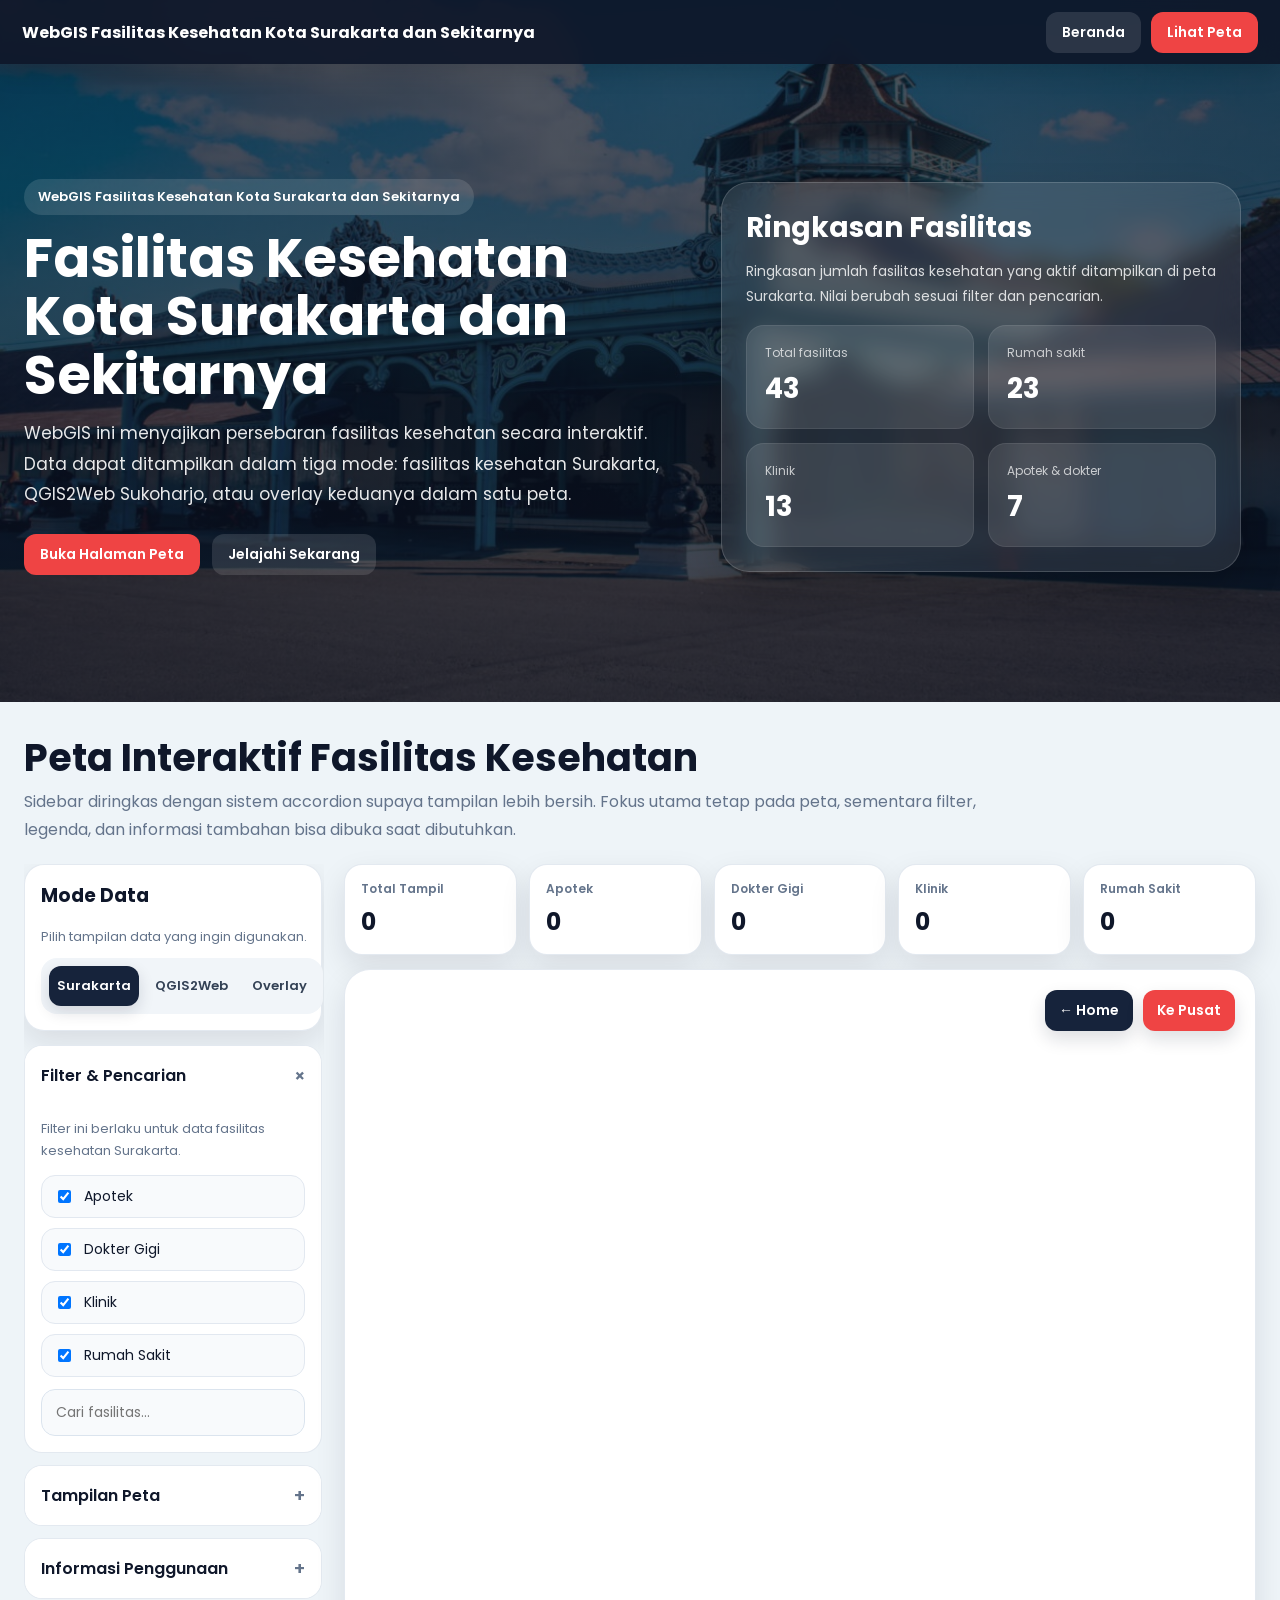
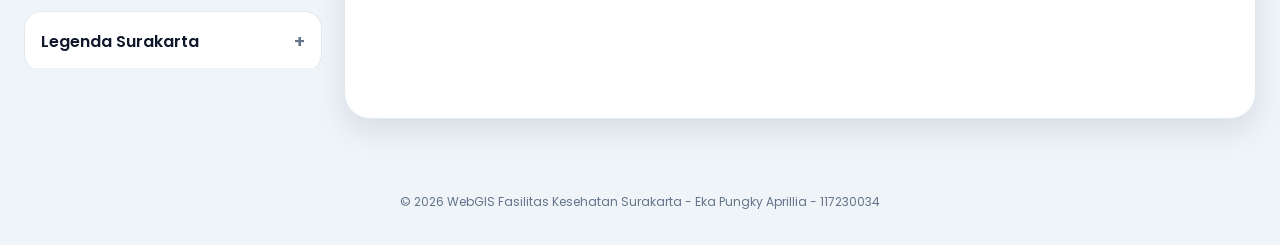
==== commit f5492fdb: "Update heatlcare.html" ====
--- a/heatlcare.html
+++ b/heatlcare.html
@@ -6,14 +6,11 @@
   <title>WebGIS Fasilitas Kesehatan Kota Surakarta dan Sekitarnya</title>
 
   <link href="https://fonts.googleapis.com/css2?family=Poppins:wght@300;400;500;600;700&display=swap" rel="stylesheet">
-
   <script src="https://api.mapbox.com/mapbox-gl-js/v2.15.0/mapbox-gl.js"></script>
   <link href="https://api.mapbox.com/mapbox-gl-js/v2.15.0/mapbox-gl.css" rel="stylesheet">
-
   <script src="https://api.mapbox.com/mapbox-gl-js/plugins/mapbox-gl-directions/v4.1.1/mapbox-gl-directions.js"></script>
   <link href="https://api.mapbox.com/mapbox-gl-js/plugins/mapbox-gl-directions/v4.1.1/mapbox-gl-directions.css" rel="stylesheet">
 
-  <!-- Data qgis2web -->
   <script src="data/DokterGigi_Sukoharjo_1.js"></script>
   <script src="data/Apotek_2.js"></script>
   <script src="data/Klinik_Sukoharjo_3.js"></script>
@@ -22,20 +19,20 @@
 
   <style>
     :root{
-      --primary:#1d3557;
-      --secondary:#e63946;
-      --accent:#2a9d8f;
-      --light:#f8fafc;
+      --primary:#16233b;
+      --secondary:#ef4444;
+      --accent:#0ea5a4;
+      --light:#eef4f8;
       --card:#ffffff;
       --muted:#64748b;
       --text:#0f172a;
-      --shadow:0 12px 30px rgba(15,23,42,0.10);
+      --shadow:0 12px 30px rgba(15,23,42,.10);
       --radius:20px;
       --border:1px solid rgba(226,232,240,.95);
     }
 
-    *{box-sizing:border-box;}
-    html{scroll-behavior:smooth;}
+    *{box-sizing:border-box}
+    html{scroll-behavior:smooth}
     body{
       margin:0;
       font-family:'Poppins',sans-serif;
@@ -45,85 +42,53 @@
 
     .navbar{
       position:fixed;
-      top:0;
-      left:0;
-      right:0;
+      inset:0 0 auto 0;
       height:64px;
       display:flex;
       align-items:center;
       justify-content:space-between;
-      padding:0 24px;
-      background:rgba(15,23,42,0.92);
-      backdrop-filter:blur(12px);
+      padding:0 22px;
+      background:rgba(15,23,42,.92);
       color:#fff;
       z-index:1000;
-      box-shadow:0 8px 24px rgba(0,0,0,0.16);
-    }
-
-    .brand{
-      font-size:16px;
-      font-weight:700;
-      letter-spacing:.2px;
-    }
-
-    .nav-links{
-      display:flex;
-      gap:10px;
-      align-items:center;
-    }
-
-    .nav-links a,
-    .btn{
+      box-shadow:0 8px 24px rgba(0,0,0,.14);
+      backdrop-filter:blur(10px);
+    }
+
+    .brand{font-size:16px;font-weight:700}
+    .nav-links{display:flex;gap:10px}
+    .nav-links a,.btn{
       text-decoration:none;
       border:none;
       border-radius:12px;
       padding:10px 16px;
-      font-family:'Poppins',sans-serif;
-      font-weight:600;
+      font:600 14px 'Poppins',sans-serif;
       cursor:pointer;
-      transition:.25s ease;
       display:inline-flex;
       align-items:center;
       justify-content:center;
-    }
-
-    .btn-outline{
-      background:rgba(255,255,255,0.12);
-      color:#fff;
-    }
-
-    .btn-primary{
-      background:var(--secondary);
-      color:#fff;
-      box-shadow:0 10px 24px rgba(230,57,70,0.28);
-    }
-
-    .btn:hover,
-    .nav-links a:hover{
-      transform:translateY(-2px);
-    }
+      transition:.2s ease;
+    }
+    .btn-outline{background:rgba(255,255,255,.12);color:#fff}
+    .btn-primary{background:var(--secondary);color:#fff}
+    .btn:hover,.nav-links a:hover{transform:translateY(-1px)}
 
     .hero{
-      min-height:100vh;
-      padding:110px 24px 60px;
+      min-height:78vh;
+      padding:108px 24px 56px;
       display:grid;
       grid-template-columns:1.08fr .92fr;
-      gap:40px;
+      gap:36px;
       align-items:center;
       background:
-        linear-gradient(rgba(10,18,35,.68), rgba(10,18,35,.78)),
-        radial-gradient(circle at top right, rgba(230,57,70,.14), transparent 24%),
+        linear-gradient(rgba(10,18,35,.70), rgba(10,18,35,.80)),
+        radial-gradient(circle at top right, rgba(239,68,68,.14), transparent 24%),
         url('assets/image/Surakarta.jpg');
       background-size:cover;
       background-position:center;
       color:#fff;
     }
-
-    .hero-copy{
-      max-width:720px;
-      margin:0 auto;
-    }
-
+    .hero-copy{max-width:760px;margin:0 auto}
     .hero-kicker{
       display:inline-block;
       margin-bottom:14px;
@@ -133,27 +98,9 @@
       font-size:13px;
       font-weight:600;
     }
-
-    .hero h1{
-      margin:0 0 16px;
-      font-size:56px;
-      line-height:1.08;
-      text-shadow:0 12px 28px rgba(0,0,0,.18);
-    }
-
-    .hero p{
-      margin:0 0 26px;
-      font-size:17px;
-      line-height:1.85;
-      color:rgba(255,255,255,.9);
-      max-width:680px;
-    }
-
-    .hero-actions{
-      display:flex;
-      gap:12px;
-      flex-wrap:wrap;
-    }
+    .hero h1{margin:0 0 14px;font-size:54px;line-height:1.08}
+    .hero p{margin:0 0 24px;font-size:17px;line-height:1.8;color:rgba(255,255,255,.9)}
+    .hero-actions{display:flex;gap:12px;flex-wrap:wrap}
 
     .hero-card{
       background:rgba(255,255,255,.10);
@@ -165,125 +112,129 @@
       max-width:520px;
       margin:0 auto;
     }
-
-    .hero-card h3{
-      margin:0 0 14px;
-      font-size:30px;
-      line-height:1.2;
-    }
-
-    .hero-card p{
-      margin:0 0 18px;
-      font-size:14px;
-      line-height:1.8;
-      color:rgba(255,255,255,.82);
-    }
-
-    .hero-stats{
-      display:grid;
-      grid-template-columns:repeat(2,1fr);
-      gap:14px;
-    }
-
+    .hero-card h3{margin:0 0 10px;font-size:28px}
+    .hero-card p{margin:0 0 16px;font-size:14px;line-height:1.8;color:rgba(255,255,255,.82)}
+    .hero-stats{display:grid;grid-template-columns:repeat(2,1fr);gap:14px}
     .hero-stat{
       background:rgba(255,255,255,.11);
       border-radius:18px;
       padding:18px;
       border:1px solid rgba(255,255,255,.08);
     }
-
-    .hero-stat small{
-      display:block;
-      color:rgba(255,255,255,.72);
-      margin-bottom:6px;
-      font-size:12px;
-    }
-
-    .hero-stat strong{
-      font-size:28px;
-      line-height:1;
-      color:#fff;
-    }
+    .hero-stat small{display:block;color:rgba(255,255,255,.72);margin-bottom:6px;font-size:12px}
+    .hero-stat strong{font-size:28px;color:#fff}
 
     .map-section{
-      padding:42px 0 56px;
+      padding:34px 0 56px;
       background:#eef4f8;
       min-height:100vh;
       scroll-margin-top:84px;
     }
 
     .section-header{
-      width:100%;
-      margin:0 0 24px;
+      padding:0 24px 20px;
+    }
+    .section-header h2{margin:0 0 8px;font-size:38px;line-height:1.15}
+    .section-header p{margin:0;max-width:980px;color:var(--muted);line-height:1.75}
+
+    .map-layout{
+      display:grid;
+      grid-template-columns:300px minmax(0,1fr);
+      gap:20px;
       padding:0 24px;
-    }
-
-    .section-header h2{
-      margin:0 0 8px;
-      font-size:38px;
-      line-height:1.15;
-      color:var(--text);
-    }
-
-    .section-header p{
-      margin:0;
-      max-width:980px;
-      color:var(--muted);
-      line-height:1.75;
-      font-size:15px;
-    }
-
-    .map-layout{
-      width:100%;
-      margin:0;
-      padding:0 24px;
-      display:grid;
-      grid-template-columns:320px minmax(0,1fr);
-      gap:22px;
       align-items:start;
     }
 
     .sidebar{
       position:sticky;
-      top:88px;
+      top:84px;
       display:flex;
       flex-direction:column;
-      gap:16px;
-      align-self:start;
-    }
+      gap:14px;
+      max-height:calc(100vh - 96px);
+      overflow:auto;
+      padding-right:2px;
+    }
+    .sidebar::-webkit-scrollbar{width:8px}
+    .sidebar::-webkit-scrollbar-thumb{background:#cbd5e1;border-radius:999px}
 
     .card{
       background:var(--card);
       border-radius:var(--radius);
       box-shadow:var(--shadow);
-      padding:18px;
       border:var(--border);
-    }
-
-    .card h3{
-      margin:0 0 6px;
+      padding:16px;
+    }
+
+    .mode-switch{
+      display:grid;
+      grid-template-columns:1fr;
+      gap:10px;
+    }
+
+    .segmented{
+      display:grid;
+      grid-template-columns:repeat(3,1fr);
+      gap:8px;
+      background:#f1f5f9;
+      padding:8px;
+      border-radius:16px;
+    }
+    .segmented button{
+      border:none;
+      border-radius:12px;
+      padding:10px 8px;
+      font:600 13px 'Poppins',sans-serif;
+      background:transparent;
+      color:#334155;
+      cursor:pointer;
+      transition:.2s ease;
+    }
+    .segmented button.active{
+      background:var(--primary);
+      color:#fff;
+      box-shadow:0 6px 16px rgba(15,23,42,.14);
+    }
+
+    .accordion{
+      display:flex;
+      flex-direction:column;
+      gap:12px;
+    }
+
+    .acc-item{
+      background:#fff;
+      border:var(--border);
+      border-radius:18px;
+      overflow:hidden;
+    }
+    .acc-head{
+      width:100%;
+      border:none;
+      background:#fff;
+      padding:16px 16px;
+      display:flex;
+      align-items:center;
+      justify-content:space-between;
+      font:600 16px 'Poppins',sans-serif;
+      cursor:pointer;
+      color:var(--text);
+    }
+    .acc-head span:last-child{
       font-size:18px;
-    }
-
-    .card p,
-    .card label,
-    .card li{
-      color:#334155;
-      line-height:1.65;
-      font-size:14px;
-    }
-
-    .muted{
-      color:var(--muted);
-      font-size:13px;
-    }
-
-    .filter-list{
-      display:grid;
-      gap:10px;
-      margin-top:12px;
-    }
-
+      color:#64748b;
+      transition:.2s ease;
+    }
+    .acc-item.open .acc-head span:last-child{transform:rotate(45deg)}
+    .acc-body{
+      display:none;
+      padding:0 16px 16px;
+    }
+    .acc-item.open .acc-body{display:block}
+
+    .muted{color:var(--muted);font-size:13px;line-height:1.7}
+
+    .filter-list{display:grid;gap:10px;margin-top:12px}
     .filter-item{
       display:flex;
       align-items:center;
@@ -292,83 +243,43 @@
       border-radius:14px;
       background:#f8fafc;
       border:1px solid #e2e8f0;
-    }
-
-    .search-box,
-    select{
+      font-size:14px;
+    }
+
+    .search-box, select{
       width:100%;
       padding:12px 14px;
       border-radius:14px;
       border:1px solid #dbe4ee;
       background:#f8fafc;
-      font-family:'Poppins',sans-serif;
-      font-size:14px;
+      font:14px 'Poppins',sans-serif;
       margin-top:12px;
     }
-
-    .search-box:focus,
-    select:focus{
+    .search-box:focus, select:focus{
       outline:none;
       border-color:#93c5fd;
       box-shadow:0 0 0 4px rgba(59,130,246,.12);
     }
 
-    .legend-list{
-      display:grid;
-      gap:10px;
-      margin-top:10px;
-    }
-
-    .legend-item{
-      display:flex;
-      align-items:center;
-      gap:10px;
-    }
-
-    .dot{
-      width:12px;
-      height:12px;
-      border-radius:50%;
-      flex:0 0 12px;
-    }
-
-    .map-wrapper{
-      display:flex;
-      flex-direction:column;
-      gap:16px;
-      min-width:0;
-      width:100%;
-      align-self:start;
-    }
-
+    .legend-list{display:grid;gap:10px;margin-top:10px}
+    .legend-item{display:flex;align-items:center;gap:10px}
+    .dot{width:12px;height:12px;border-radius:50%;flex:0 0 12px}
+
+    .map-wrapper{display:flex;flex-direction:column;gap:14px;min-width:0}
     .topbar{
       display:grid;
-      grid-template-columns:repeat(5,minmax(130px,1fr));
+      grid-template-columns:repeat(5,minmax(120px,1fr));
       gap:12px;
-      width:100%;
-      align-items:stretch;
-    }
-
+    }
     .stat-card{
       background:#fff;
       border-radius:18px;
-      padding:16px;
+      padding:15px 16px;
       box-shadow:var(--shadow);
       border:var(--border);
     }
-
-    .stat-card span{
-      display:block;
-      font-size:12px;
-      color:var(--muted);
-      margin-bottom:6px;
-      font-weight:600;
-    }
-
-    .stat-card strong{
-      font-size:24px;
-      color:var(--text);
-    }
+    .stat-card span{display:block;font-size:12px;color:var(--muted);margin-bottom:6px;font-weight:600}
+    .stat-card strong{font-size:24px;color:var(--text)}
 
     .map-card{
       position:relative;
@@ -376,51 +287,44 @@
       border-radius:26px;
       padding:14px;
       box-shadow:var(--shadow);
-      overflow:hidden;
       border:var(--border);
-      width:100%;
       display:flex;
       flex-direction:column;
       min-height:calc(100vh - 180px);
     }
-
     #map{
       width:100%;
       height:calc(100vh - 220px);
       min-height:720px;
       border-radius:20px;
-      display:block;
       flex:1;
     }
 
     .floating-actions{
       position:absolute;
-      top:24px;
-      right:24px;
+      top:20px;
+      right:20px;
       z-index:20;
       display:flex;
       gap:10px;
       flex-wrap:wrap;
     }
-
     .floating-actions button{
       border:none;
       border-radius:12px;
       padding:10px 14px;
-      font-family:'Poppins',sans-serif;
-      font-weight:600;
+      font:600 14px 'Poppins',sans-serif;
       cursor:pointer;
       color:#fff;
       box-shadow:0 8px 18px rgba(15,23,42,.14);
     }
-
-    #backHome{background:var(--primary);}
-    #fly{background:var(--secondary);}
+    #backHome{background:var(--primary)}
+    #fly{background:var(--secondary)}
 
     .result-badge{
       position:absolute;
-      top:24px;
-      left:24px;
+      top:20px;
+      left:20px;
       z-index:20;
       display:none;
       background:rgba(15,23,42,.88);
@@ -428,7 +332,6 @@
       padding:10px 14px;
       border-radius:999px;
       font-size:12px;
-      box-shadow:0 12px 24px rgba(15,23,42,.16);
     }
 
     .custom-copyright{
@@ -438,16 +341,8 @@
       color:#64748b;
     }
 
-    .mapboxgl-ctrl-top-left{
-      top:14px !important;
-      left:14px !important;
-    }
-
-    .mapboxgl-ctrl-top-right{
-      top:92px !important;
-      right:18px !important;
-    }
-
+    .mapboxgl-ctrl-top-left{top:14px !important;left:14px !important}
+    .mapboxgl-ctrl-top-right{top:92px !important;right:18px !important}
     .mapboxgl-ctrl-directions{
       width:320px !important;
       max-width:320px !important;
@@ -457,18 +352,13 @@
       font-family:'Poppins',sans-serif;
       overflow:hidden;
     }
-
     .mapboxgl-ctrl-directions input{
       background:#f8fafc !important;
       border:none !important;
       font-size:13px;
     }
 
-    .popup-card{
-      font-family:'Poppins',sans-serif;
-      min-width:220px;
-    }
-
+    .popup-card{font-family:'Poppins',sans-serif;min-width:220px}
     .popup-kategori{
       display:inline-block;
       margin:8px 0;
@@ -478,13 +368,7 @@
       color:#334155;
       font-size:11px;
     }
-
-    .popup-alamat{
-      color:#475569;
-      font-size:13px;
-      line-height:1.6;
-    }
-
+    .popup-alamat{color:#475569;font-size:13px;line-height:1.6}
     .popup-button{
       margin-top:12px;
       width:100%;
@@ -493,139 +377,57 @@
       color:#fff;
       border-radius:10px;
       padding:10px 12px;
-      font-family:'Poppins',sans-serif;
-      font-weight:600;
+      font:600 14px 'Poppins',sans-serif;
       cursor:pointer;
     }
 
     @media (max-width:1200px){
-      .hero{
-        grid-template-columns:1fr;
-        text-align:left;
-      }
-
-      .hero-copy,
-      .hero-card{
-        max-width:none;
-        width:100%;
-      }
-
-      .hero-actions{
-        justify-content:flex-start;
-      }
-
-      .map-layout{
-        grid-template-columns:300px minmax(0,1fr);
-      }
-
-      .topbar{
-        grid-template-columns:repeat(3,1fr);
-      }
-
-      .section-header h2{
-        font-size:34px;
-      }
+      .hero{grid-template-columns:1fr}
+      .hero-copy,.hero-card{max-width:none;width:100%}
+      .map-layout{grid-template-columns:280px minmax(0,1fr)}
+      .topbar{grid-template-columns:repeat(3,1fr)}
+      .section-header h2{font-size:34px}
+      .segmented{grid-template-columns:1fr}
     }
 
     @media (max-width:900px){
-      .navbar{padding:0 14px;}
-      .brand{font-size:14px;}
-      .nav-links{display:none;}
-      .hero h1{font-size:38px;}
-      .section-header h2{font-size:28px;}
-
-      .map-layout{
-        grid-template-columns:1fr;
-        padding:0 16px;
-      }
-
+      .navbar{padding:0 14px}
+      .brand{font-size:14px}
+      .nav-links{display:none}
+      .hero h1{font-size:38px}
+      .section-header h2{font-size:28px}
+      .map-layout{grid-template-columns:1fr;padding:0 16px}
       .sidebar{
         position:static;
+        max-height:none;
+        overflow:visible;
         order:2;
       }
-
-      .map-wrapper{
-        order:1;
-      }
-
-      .topbar{
-        grid-template-columns:repeat(2,1fr);
-      }
-
-      .map-card{
-        min-height:620px;
-      }
-
-      #map{
-        height:590px;
-        min-height:590px;
-      }
-
-      .floating-actions{
-        top:auto;
-        bottom:24px;
-        right:24px;
-      }
-
-      .mapboxgl-ctrl-top-right{
-        top:14px !important;
-        right:14px !important;
-      }
-
-      .mapboxgl-ctrl-directions{
-        width:280px !important;
-        max-width:280px !important;
-      }
+      .map-wrapper{order:1}
+      .topbar{grid-template-columns:repeat(2,1fr)}
+      .map-card{min-height:620px}
+      #map{height:590px;min-height:590px}
+      .floating-actions{top:auto;bottom:24px;right:24px}
+      .mapboxgl-ctrl-top-right{top:14px !important;right:14px !important}
+      .mapboxgl-ctrl-directions{width:280px !important;max-width:280px !important}
     }
 
     @media (max-width:640px){
-      .hero{
-        padding:96px 18px 40px;
-      }
-
-      .hero h1{
-        font-size:32px;
-      }
-
-      .hero-stats{
-        grid-template-columns:1fr;
-      }
-
-      .map-layout,
-      .section-header{
-        padding-left:16px;
-        padding-right:16px;
-      }
-
-      .topbar{
-        grid-template-columns:1fr;
-      }
-
-      .floating-actions{
-        left:24px;
-        right:24px;
-      }
-
-      .floating-actions button{
-        flex:1;
-      }
-
+      .hero{padding:96px 18px 40px}
+      .hero h1{font-size:32px}
+      .hero-stats{grid-template-columns:1fr}
+      .map-layout,.section-header{padding-left:16px;padding-right:16px}
+      .topbar{grid-template-columns:1fr}
+      .floating-actions{left:24px;right:24px}
+      .floating-actions button{flex:1}
       .result-badge{
         left:16px;
         right:16px;
         width:auto;
         border-radius:14px;
       }
-
-      #map{
-        height:520px;
-        min-height:520px;
-      }
-
-      .map-card{
-        padding:10px;
-        min-height:550px;
-      }
+      #map{height:520px;min-height:520px}
+      .map-card{padding:10px;min-height:550px}
     }
   </style>
 </head>
@@ -643,7 +445,7 @@
       <div class="hero-kicker">WebGIS Fasilitas Kesehatan Kota Surakarta dan Sekitarnya</div>
       <h1>Fasilitas Kesehatan Kota Surakarta dan Sekitarnya</h1>
       <p>
-        WebGIS ini menyajikan informasi persebaran fasilitas kesehatan di Kota Surakarta dan wilayah sekitarnya secara interaktif. Kamu bisa memilih tampilan data fasilitas kesehatan Surakarta, data qgis2web Sukoharjo, atau overlay keduanya dalam satu peta interaktif.
+        WebGIS ini menyajikan persebaran fasilitas kesehatan secara interaktif. Data dapat ditampilkan dalam tiga mode: fasilitas kesehatan Surakarta, QGIS2Web Sukoharjo, atau overlay keduanya dalam satu peta.
       </p>
       <div class="hero-actions">
         <a href="#mapSection" class="btn btn-primary">Buka Halaman Peta</a>
@@ -654,7 +456,7 @@
     <div class="hero-card">
       <h3>Ringkasan Fasilitas</h3>
       <p>
-        Informasi ringkas jumlah fasilitas kesehatan yang sedang tampil pada peta. Nilai akan berubah mengikuti filter dan mode data yang dipilih.
+        Ringkasan jumlah fasilitas kesehatan yang aktif ditampilkan di peta Surakarta. Nilai berubah sesuai filter dan pencarian.
       </p>
       <div class="hero-stats">
         <div class="hero-stat"><small>Total fasilitas</small><strong id="heroTotal">43</strong></div>
@@ -669,82 +471,89 @@
     <div class="section-header">
       <h2>Peta Interaktif Fasilitas Kesehatan</h2>
       <p>
-        Gunakan panel di samping kiri untuk memfilter kategori fasilitas, mencari lokasi, mengganti tampilan basemap, dan memilih mode data. Kamu bisa menampilkan data fasilitas Surakarta, data qgis2web Sukoharjo, atau overlay keduanya.
+        Sidebar diringkas dengan sistem accordion supaya tampilan lebih bersih. Fokus utama tetap pada peta, sementara filter, legenda, dan informasi tambahan bisa dibuka saat dibutuhkan.
       </p>
     </div>
 
     <div class="map-layout">
       <aside class="sidebar">
-        <div class="card">
-          <h3>Mode Data</h3>
-          <p class="muted">Pilih data yang ingin ditampilkan pada peta.</p>
-          <select id="layerModeSelect">
-            <option value="health" selected>Fasilitas Kesehatan Surakarta</option>
-            <option value="qgis">QGIS2Web Sukoharjo</option>
-            <option value="overlay">Overlay Keduanya</option>
-          </select>
-        </div>
-
-        <div class="card">
-          <h3>Filter Fasilitas Surakarta</h3>
-          <p class="muted">Filter ini berlaku untuk data fasilitas kesehatan Surakarta.</p>
-          <div class="filter-list">
-            <label class="filter-item"><input type="checkbox" id="apotek" checked> Apotek</label>
-            <label class="filter-item"><input type="checkbox" id="dokter" checked> Dokter Gigi</label>
-            <label class="filter-item"><input type="checkbox" id="klinik" checked> Klinik</label>
-            <label class="filter-item"><input type="checkbox" id="rs" checked> Rumah Sakit</label>
+        <div class="card mode-switch">
+          <h3 style="margin:0 0 6px;">Mode Data</h3>
+          <p class="muted" style="margin:0;">Pilih tampilan data yang ingin digunakan.</p>
+          <div class="segmented">
+            <button class="mode-btn active" data-mode="health">Surakarta</button>
+            <button class="mode-btn" data-mode="qgis">QGIS2Web</button>
+            <button class="mode-btn" data-mode="overlay">Overlay</button>
           </div>
         </div>
 
-        <div class="card">
-          <h3>Pencarian</h3>
-          <p class="muted">Cari fasilitas berdasarkan nama, kategori, atau alamat pada data Surakarta.</p>
-          <input type="text" id="searchBox" class="search-box" placeholder="Cari fasilitas...">
-        </div>
-
-        <div class="card">
-          <h3>Tampilan Peta</h3>
-          <p class="muted">Pilih basemap sesuai kebutuhan visualisasi dan kenyamanan tampilan.</p>
-          <select id="basemapSelect">
-            <option value="mapbox://styles/mapbox/streets-v12">Streets</option>
-            <option value="mapbox://styles/mapbox/light-v11">Light</option>
-            <option value="mapbox://styles/mapbox/dark-v11">Dark</option>
-            <option value="mapbox://styles/mapbox/outdoors-v12" selected>Outdoors</option>
-            <option value="mapbox://styles/mapbox/satellite-v9">Satellite</option>
-            <option value="mapbox://styles/mapbox/satellite-streets-v12">Satellite Streets</option>
-          </select>
-        </div>
-
-        <div class="card">
-          <h3>Informasi Penggunaan</h3>
-          <p class="muted">Klik marker atau area layer untuk melihat detail fasilitas dan gunakan fitur rute untuk menuju lokasi pilihan pada data Surakarta.</p>
-          <ul style="padding-left:18px; margin:12px 0 0;">
-            <li>Pilih mode data yang ingin ditampilkan</li>
-            <li>Filter kategori fasilitas Surakarta</li>
-            <li>Cari nama atau alamat fasilitas Surakarta</li>
-            <li>Tentukan rute ke lokasi tujuan</li>
-            <li>Ubah tampilan peta sesuai kebutuhan</li>
-          </ul>
-        </div>
-
-        <div class="card">
-          <h3>Legenda Surakarta</h3>
-          <div class="legend-list">
-            <div class="legend-item"><span class="dot" style="background:#2a9d8f"></span> 💊 Apotek</div>
-            <div class="legend-item"><span class="dot" style="background:#f4a261"></span> 🦷 Dokter Gigi</div>
-            <div class="legend-item"><span class="dot" style="background:#457b9d"></span> 🩺 Klinik</div>
-            <div class="legend-item"><span class="dot" style="background:#e63946"></span> 🏥 Rumah Sakit</div>
+        <div class="accordion">
+          <div class="acc-item open">
+            <button class="acc-head" type="button"><span>Filter & Pencarian</span><span>+</span></button>
+            <div class="acc-body">
+              <p class="muted">Filter ini berlaku untuk data fasilitas kesehatan Surakarta.</p>
+              <div class="filter-list">
+                <label class="filter-item"><input type="checkbox" id="apotek" checked> Apotek</label>
+                <label class="filter-item"><input type="checkbox" id="dokter" checked> Dokter Gigi</label>
+                <label class="filter-item"><input type="checkbox" id="klinik" checked> Klinik</label>
+                <label class="filter-item"><input type="checkbox" id="rs" checked> Rumah Sakit</label>
+              </div>
+              <input type="text" id="searchBox" class="search-box" placeholder="Cari fasilitas...">
+            </div>
           </div>
-        </div>
-
-        <div class="card">
-          <h3>Legenda QGIS2Web</h3>
-          <div class="legend-list">
-            <div class="legend-item"><span class="dot" style="background:#eeff01"></span> Dokter Gigi Sukoharjo</div>
-            <div class="legend-item"><span class="dot" style="background:#1edec8"></span> Apotek Sukoharjo</div>
-            <div class="legend-item"><span class="dot" style="background:#e896a4"></span> Klinik Sukoharjo</div>
-            <div class="legend-item"><span class="dot" style="background:#e80000"></span> Rumah Sakit Sukoharjo</div>
-            <div class="legend-item"><span class="dot" style="background:#ff8500"></span> Building</div>
+
+          <div class="acc-item">
+            <button class="acc-head" type="button"><span>Tampilan Peta</span><span>+</span></button>
+            <div class="acc-body">
+              <p class="muted">Pilih basemap sesuai kebutuhan visualisasi.</p>
+              <select id="basemapSelect">
+                <option value="mapbox://styles/mapbox/streets-v12">Streets</option>
+                <option value="mapbox://styles/mapbox/light-v11">Light</option>
+                <option value="mapbox://styles/mapbox/dark-v11">Dark</option>
+                <option value="mapbox://styles/mapbox/outdoors-v12" selected>Outdoors</option>
+                <option value="mapbox://styles/mapbox/satellite-v9">Satellite</option>
+                <option value="mapbox://styles/mapbox/satellite-streets-v12">Satellite Streets</option>
+              </select>
+            </div>
+          </div>
+
+          <div class="acc-item">
+            <button class="acc-head" type="button"><span>Informasi Penggunaan</span><span>+</span></button>
+            <div class="acc-body">
+              <p class="muted">Klik marker atau area layer untuk melihat detail data. Fitur rute berlaku untuk marker fasilitas Surakarta.</p>
+              <ul style="padding-left:18px; margin:10px 0 0;">
+                <li>Pilih mode data</li>
+                <li>Gunakan filter Surakarta</li>
+                <li>Cari nama atau alamat fasilitas</li>
+                <li>Ubah tampilan peta</li>
+                <li>Tentukan rute ke tujuan</li>
+              </ul>
+            </div>
+          </div>
+
+          <div class="acc-item">
+            <button class="acc-head" type="button"><span>Legenda Surakarta</span><span>+</span></button>
+            <div class="acc-body">
+              <div class="legend-list">
+                <div class="legend-item"><span class="dot" style="background:#2a9d8f"></span> 💊 Apotek</div>
+                <div class="legend-item"><span class="dot" style="background:#f4a261"></span> 🦷 Dokter Gigi</div>
+                <div class="legend-item"><span class="dot" style="background:#457b9d"></span> 🩺 Klinik</div>
+                <div class="legend-item"><span class="dot" style="background:#e63946"></span> 🏥 Rumah Sakit</div>
+              </div>
+            </div>
+          </div>
+
+          <div class="acc-item">
+            <button class="acc-head" type="button"><span>Legenda QGIS2Web</span><span>+</span></button>
+            <div class="acc-body">
+              <div class="legend-list">
+                <div class="legend-item"><span class="dot" style="background:#eeff01"></span> Dokter Gigi Sukoharjo</div>
+                <div class="legend-item"><span class="dot" style="background:#1edec8"></span> Apotek Sukoharjo</div>
+                <div class="legend-item"><span class="dot" style="background:#e896a4"></span> Klinik Sukoharjo</div>
+                <div class="legend-item"><span class="dot" style="background:#e80000"></span> Rumah Sakit Sukoharjo</div>
+                <div class="legend-item"><span class="dot" style="background:#ff8500"></span> Building</div>
+              </div>
+            </div>
           </div>
         </div>
       </aside>
@@ -780,71 +589,18 @@
     const soloCenter = [110.82409, -7.57251];
 
     const categoryConfig = {
-      apotek: {
-        checkboxId: 'apotek',
-        sourceId: 'apotek',
-        file: 'assets/geojson/Apotek.geojson',
-        color: '#2a9d8f',
-        iconText: '💊',
-        searchTerms: ['apotek', 'obat', 'farmasi', 'pharmacy']
-      },
-      dokter: {
-        checkboxId: 'dokter',
-        sourceId: 'dokter',
-        file: 'assets/geojson/Dokter%20Gigi.geojson',
-        color: '#f4a261',
-        iconText: '🦷',
-        searchTerms: ['dokter', 'dokter gigi', 'gigi', 'dentist']
-      },
-      klinik: {
-        checkboxId: 'klinik',
-        sourceId: 'klinik',
-        file: 'assets/geojson/Klinik.geojson',
-        color: '#457b9d',
-        iconText: '🩺',
-        searchTerms: ['klinik', 'clinic']
-      },
-      rs: {
-        checkboxId: 'rs',
-        sourceId: 'rs',
-        file: 'assets/geojson/Rumah%20Sakit.geojson',
-        color: '#e63946',
-        iconText: '🏥',
-        searchTerms: ['rumah sakit', 'rs', 'hospital']
-      }
+      apotek: { checkboxId:'apotek', sourceId:'apotek', file:'assets/geojson/Apotek.geojson', color:'#2a9d8f', iconText:'💊', searchTerms:['apotek','obat','farmasi','pharmacy'] },
+      dokter: { checkboxId:'dokter', sourceId:'dokter', file:'assets/geojson/Dokter%20Gigi.geojson', color:'#f4a261', iconText:'🦷', searchTerms:['dokter','dokter gigi','gigi','dentist'] },
+      klinik: { checkboxId:'klinik', sourceId:'klinik', file:'assets/geojson/Klinik.geojson', color:'#457b9d', iconText:'🩺', searchTerms:['klinik','clinic'] },
+      rs: { checkboxId:'rs', sourceId:'rs', file:'assets/geojson/Rumah%20Sakit.geojson', color:'#e63946', iconText:'🏥', searchTerms:['rumah sakit','rs','hospital'] }
     };
 
     const qgisLayerConfig = [
-      {
-        key: 'dokter_sukoharjo',
-        varName: 'json_DokterGigi_Sukoharjo_1',
-        sourceId: 'qgis-dokter-sukoharjo',
-        color: '#eeff01'
-      },
-      {
-        key: 'apotek_sukoharjo',
-        varName: 'json_Apotek_2',
-        sourceId: 'qgis-apotek-sukoharjo',
-        color: '#1edec8'
-      },
-      {
-        key: 'klinik_sukoharjo',
-        varName: 'json_Klinik_Sukoharjo_3',
-        sourceId: 'qgis-klinik-sukoharjo',
-        color: '#e896a4'
-      },
-      {
-        key: 'rs_sukoharjo',
-        varName: 'json_RumahSakit_Sukoharjo_4',
-        sourceId: 'qgis-rs-sukoharjo',
-        color: '#e80000'
-      },
-      {
-        key: 'building_sukoharjo',
-        varName: 'json_building_5',
-        sourceId: 'qgis-building-sukoharjo',
-        color: '#ff8500'
-      }
+      { key:'dokter_sukoharjo', varName:'json_DokterGigi_Sukoharjo_1', sourceId:'qgis-dokter-sukoharjo', color:'#eeff01' },
+      { key:'apotek_sukoharjo', varName:'json_Apotek_2', sourceId:'qgis-apotek-sukoharjo', color:'#1edec8' },
+      { key:'klinik_sukoharjo', varName:'json_Klinik_Sukoharjo_3', sourceId:'qgis-klinik-sukoharjo', color:'#e896a4' },
+      { key:'rs_sukoharjo', varName:'json_RumahSakit_Sukoharjo_4', sourceId:'qgis-rs-sukoharjo', color:'#e80000' },
+      { key:'building_sukoharjo', varName:'json_building_5', sourceId:'qgis-building-sukoharjo', color:'#ff8500' }
     ];
 
     const map = new mapboxgl.Map({
@@ -861,10 +617,7 @@
       unit: 'metric',
       profile: 'mapbox/driving',
       language: 'id',
-      controls: {
-        instructions: true,
-        profileSwitcher: true
-      }
+      controls: { instructions:true, profileSwitcher:true }
     });
     map.addControl(directions, 'top-right');
 
@@ -875,9 +628,7 @@
     let htmlMarkers = { apotek:[], dokter:[], klinik:[], rs:[] };
     let currentLayerMode = 'health';
 
-    function normalizeText(text){
-      return String(text || '').toLowerCase().trim();
-    }
+    function normalizeText(text){ return String(text || '').toLowerCase().trim(); }
 
     function getProp(props, keys, fallback=''){
       for(const key of keys){
@@ -886,38 +637,22 @@
       return fallback;
     }
 
-    function getFeatureName(feature){
-      return getProp(feature.properties, ['nama','name','Nama'], 'Fasilitas');
-    }
-
-    function getFeatureCategory(feature){
-      return getProp(feature.properties, ['kategori','category','Kategori'], '-');
-    }
-
-    function getFeatureAddress(feature){
-      return getProp(feature.properties, ['alamat','Alamat','address'], '-');
-    }
+    function getFeatureName(feature){ return getProp(feature.properties, ['nama','name','Nama'], 'Fasilitas'); }
+    function getFeatureCategory(feature){ return getProp(feature.properties, ['kategori','category','Kategori'], '-'); }
+    function getFeatureAddress(feature){ return getProp(feature.properties, ['alamat','Alamat','address'], '-'); }
 
     function getFeatureCenter(feature){
       if(!feature.geometry) return { lng: soloCenter[0], lat: soloCenter[1] };
-
       if(feature.geometry.type === 'Point'){
-        return {
-          lng: feature.geometry.coordinates[0],
-          lat: feature.geometry.coordinates[1]
-        };
-      }
-
+        return { lng: feature.geometry.coordinates[0], lat: feature.geometry.coordinates[1] };
+      }
       const bounds = new mapboxgl.LngLatBounds();
-
       function extendCoords(coords){
         if(typeof coords[0] === 'number' && typeof coords[1] === 'number'){
-          bounds.extend(coords);
-          return;
+          bounds.extend(coords); return;
         }
         coords.forEach(extendCoords);
       }
-
       extendCoords(feature.geometry.coordinates);
       const center = bounds.getCenter();
       return { lng:center.lng, lat:center.lat };
@@ -930,7 +665,6 @@
       const center = getFeatureCenter(feature);
       const categoryKey = getProp(feature.properties, ['_categoryKey'], '');
       const emoji = categoryConfig[categoryKey]?.iconText || '📍';
-
       return `
         <div class="popup-card">
           <div style="font-size:18px;font-weight:700;color:#0f172a;">${emoji} ${nama}</div>
@@ -944,14 +678,12 @@
     function qgisPopupHTML(feature, fallbackLabel = 'Layer QGIS2Web'){
       const props = feature.properties || {};
       const name = props.name || props.Nama || props.nama || fallbackLabel;
-      const firstKeys = Object.keys(props).slice(0, 10);
-
+      const firstKeys = Object.keys(props).slice(0, 8);
       const detailRows = firstKeys.map(key => {
         const value = props[key];
         if (value === null || value === undefined || value === '') return '';
         return `<div style="margin-top:6px;"><b>${key}</b>: ${value}</div>`;
       }).join('');
-
       return `
         <div class="popup-card">
           <div style="font-size:18px;font-weight:700;color:#0f172a;">🗺️ ${name}</div>
@@ -963,7 +695,6 @@
 
     window.setRouteTo = function(lng, lat){
       const destination = [lng, lat];
-
       function drawRoute(origin){
         currentRouteState.origin = origin;
         currentRouteState.destination = destination;
@@ -971,25 +702,18 @@
         directions.setOrigin(origin);
         directions.setDestination(destination);
       }
-
       if(navigator.geolocation){
         navigator.geolocation.getCurrentPosition(
           (position) => drawRoute([position.coords.longitude, position.coords.latitude]),
           () => drawRoute(soloCenter),
           { enableHighAccuracy:true, timeout:10000, maximumAge:0 }
         );
-      } else {
-        drawRoute(soloCenter);
-      }
+      } else drawRoute(soloCenter);
     };
 
     function restoreDirectionsRoute(){
       if(!currentRouteState.origin || !currentRouteState.destination) return;
-
-      try{
-        if(map.hasControl(directions)) map.removeControl(directions);
-      } catch(e){}
-
+      try{ if(map.hasControl(directions)) map.removeControl(directions); } catch(e){}
       map.addControl(directions, 'top-right');
       setTimeout(() => {
         directions.setOrigin(currentRouteState.origin);
@@ -1000,23 +724,15 @@
     function enrichGeoJSONFeatures(categoryKey, data){
       const cfg = categoryConfig[categoryKey];
       const cloned = JSON.parse(JSON.stringify(data));
-
       cloned.features = (cloned.features || []).map(feature => {
         const props = feature.properties || {};
-        const nama = getProp(props, ['nama', 'name', 'Nama'], '');
-        const kategori = getProp(props, ['kategori', 'category', 'Kategori'], categoryKey);
-        const alamat = getProp(props, ['alamat', 'Alamat', 'address'], '');
+        const nama = getProp(props, ['nama','name','Nama'], '');
+        const kategori = getProp(props, ['kategori','category','Kategori'], categoryKey);
+        const alamat = getProp(props, ['alamat','Alamat','address'], '');
         const searchBlob = normalizeText([nama, kategori, alamat, cfg.searchTerms.join(' '), categoryKey].join(' '));
-
-        feature.properties = {
-          ...props,
-          _categoryKey: categoryKey,
-          _searchBlob: searchBlob
-        };
-
+        feature.properties = { ...props, _categoryKey:categoryKey, _searchBlob:searchBlob };
         return feature;
       });
-
       return cloned;
     }
 
@@ -1037,11 +753,7 @@
 
     function loadQgisDataFromWindow() {
       qgisLayerConfig.forEach(layer => {
-        if (window[layer.varName]) {
-          qgisStore[layer.key] = window[layer.varName];
-        } else {
-          console.warn(`Data ${layer.varName} tidak ditemukan.`);
-        }
+        if (window[layer.varName]) qgisStore[layer.key] = window[layer.varName];
       });
     }
 
@@ -1054,15 +766,11 @@
     }
 
     function sourceHasPolygonFeatures(data){
-      return (data?.features || []).some(f =>
-        f.geometry && (f.geometry.type === 'Polygon' || f.geometry.type === 'MultiPolygon')
-      );
+      return (data?.features || []).some(f => f.geometry && (f.geometry.type === 'Polygon' || f.geometry.type === 'MultiPolygon'));
     }
 
     function sourceHasPointFeatures(data){
-      return (data?.features || []).some(f =>
-        f.geometry && (f.geometry.type === 'Point' || f.geometry.type === 'MultiPoint')
-      );
+      return (data?.features || []).some(f => f.geometry && (f.geometry.type === 'Point' || f.geometry.type === 'MultiPoint'));
     }
 
     function addFacilityLayers(categoryKey, sourceId, color){
@@ -1076,23 +784,16 @@
             type:'fill',
             source:sourceId,
             filter:['any',['==',['geometry-type'],'Polygon'],['==',['geometry-type'],'MultiPolygon']],
-            paint:{
-              'fill-color':color,
-              'fill-opacity':0.35
-            }
+            paint:{ 'fill-color':color, 'fill-opacity':0.35 }
           });
         }
-
         if(!map.getLayer(ids.polygonOutline)){
           map.addLayer({
             id: ids.polygonOutline,
             type:'line',
             source:sourceId,
             filter:['any',['==',['geometry-type'],'Polygon'],['==',['geometry-type'],'MultiPolygon']],
-            paint:{
-              'line-color':color,
-              'line-width':2
-            }
+            paint:{ 'line-color':color, 'line-width':2 }
           });
         }
       }
@@ -1118,10 +819,7 @@
     function ensureSourcesAndLayers(){
       Object.entries(categoryConfig).forEach(([key, cfg]) => {
         if(!map.getSource(cfg.sourceId)){
-          map.addSource(cfg.sourceId, {
-            type:'geojson',
-            data: geojsonStore[key]
-          });
+          map.addSource(cfg.sourceId, { type:'geojson', data:geojsonStore[key] });
         }
         addFacilityLayers(key, cfg.sourceId, cfg.color);
       });
@@ -1136,37 +834,21 @@
     }
 
     function qgisHasPolygonFeatures(data) {
-      return (data?.features || []).some(f =>
-        f.geometry &&
-        (f.geometry.type === 'Polygon' || f.geometry.type === 'MultiPolygon')
-      );
+      return (data?.features || []).some(f => f.geometry && (f.geometry.type === 'Polygon' || f.geometry.type === 'MultiPolygon'));
     }
 
     function qgisHasPointFeatures(data) {
-      return (data?.features || []).some(f =>
-        f.geometry &&
-        (f.geometry.type === 'Point' || f.geometry.type === 'MultiPoint')
-      );
+      return (data?.features || []).some(f => f.geometry && (f.geometry.type === 'Point' || f.geometry.type === 'MultiPoint'));
     }
 
     function addQgisPopupEvents(layerId, label) {
       map.on('click', layerId, (e) => {
         const feature = e.features && e.features[0];
         if (!feature) return;
-
-        new mapboxgl.Popup({ offset: 10 })
-          .setLngLat(e.lngLat)
-          .setHTML(qgisPopupHTML(feature, label))
-          .addTo(map);
-      });
-
-      map.on('mouseenter', layerId, () => {
-        map.getCanvas().style.cursor = 'pointer';
-      });
-
-      map.on('mouseleave', layerId, () => {
-        map.getCanvas().style.cursor = '';
-      });
+        new mapboxgl.Popup({ offset: 10 }).setLngLat(e.lngLat).setHTML(qgisPopupHTML(feature, label)).addTo(map);
+      });
+      map.on('mouseenter', layerId, () => { map.getCanvas().style.cursor = 'pointer'; });
+      map.on('mouseleave', layerId, () => { map.getCanvas().style.cursor = ''; });
     }
 
     function addQgisLayers(layerKey, sourceId, color) {
@@ -1180,33 +862,18 @@
             id: ids.polygonFill,
             type: 'fill',
             source: sourceId,
-            filter: [
-              'any',
-              ['==', ['geometry-type'], 'Polygon'],
-              ['==', ['geometry-type'], 'MultiPolygon']
-            ],
-            paint: {
-              'fill-color': color,
-              'fill-opacity': 0.28
-            }
+            filter: ['any',['==',['geometry-type'],'Polygon'],['==',['geometry-type'],'MultiPolygon']],
+            paint: { 'fill-color': color, 'fill-opacity': 0.22 }
           });
           addQgisPopupEvents(ids.polygonFill, label);
         }
-
         if (!map.getLayer(ids.polygonOutline)) {
           map.addLayer({
             id: ids.polygonOutline,
             type: 'line',
             source: sourceId,
-            filter: [
-              'any',
-              ['==', ['geometry-type'], 'Polygon'],
-              ['==', ['geometry-type'], 'MultiPolygon']
-            ],
-            paint: {
-              'line-color': color,
-              'line-width': 1.6
-            }
+            filter: ['any',['==',['geometry-type'],'Polygon'],['==',['geometry-type'],'MultiPolygon']],
+            paint: { 'line-color': color, 'line-width': 1.2 }
           });
         }
       }
@@ -1217,15 +884,12 @@
             id: ids.point,
             type: 'circle',
             source: sourceId,
-            filter: [
-              'any',
-              ['==', ['geometry-type'], 'Point'],
-              ['==', ['geometry-type'], 'MultiPoint']
-            ],
+            filter: ['any',['==',['geometry-type'],'Point'],['==',['geometry-type'],'MultiPoint']],
             paint: {
               'circle-color': color,
-              'circle-radius': 5,
-              'circle-stroke-width': 1.2,
+              'circle-radius': 3.5,
+              'circle-opacity': 0.8,
+              'circle-stroke-width': .8,
               'circle-stroke-color': '#ffffff'
             }
           });
@@ -1238,14 +902,9 @@
       qgisLayerConfig.forEach(layer => {
         const data = qgisStore[layer.key];
         if (!data) return;
-
         if (!map.getSource(layer.sourceId)) {
-          map.addSource(layer.sourceId, {
-            type: 'geojson',
-            data: data
-          });
+          map.addSource(layer.sourceId, { type:'geojson', data:data });
         }
-
         addQgisLayers(layer.key, layer.sourceId, layer.color);
       });
     }
@@ -1253,7 +912,6 @@
     function createEmojiElement(categoryKey){
       const cfg = categoryConfig[categoryKey];
       const el = document.createElement('div');
-
       el.style.width = '26px';
       el.style.height = '26px';
       el.style.borderRadius = '50%';
@@ -1266,7 +924,6 @@
       el.style.fontSize = '14px';
       el.style.cursor = 'pointer';
       el.textContent = cfg.iconText;
-
       return el;
     }
 
@@ -1279,27 +936,17 @@
 
     function buildHtmlMarkers(){
       clearHtmlMarkers();
-
       Object.keys(categoryConfig).forEach(categoryKey => {
         const features = geojsonStore[categoryKey]?.features || [];
-
         features.forEach(feature => {
           const center = getFeatureCenter(feature);
           const el = createEmojiElement(categoryKey);
-          const marker = new mapboxgl.Marker({ element: el, anchor:'center' })
-            .setLngLat([center.lng, center.lat])
-            .addTo(map);
-
+          const marker = new mapboxgl.Marker({ element: el, anchor:'center' }).setLngLat([center.lng, center.lat]).addTo(map);
           el.addEventListener('click', (evt) => {
             evt.stopPropagation();
             if(popup) popup.remove();
-
-            popup = new mapboxgl.Popup({ offset:12 })
-              .setLngLat([center.lng, center.lat])
-              .setHTML(popupHTML(feature))
-              .addTo(map);
+            popup = new mapboxgl.Popup({ offset:12 }).setLngLat([center.lng, center.lat]).setHTML(popupHTML(feature)).addTo(map);
           });
-
           htmlMarkers[categoryKey].push({ marker, feature, element: el });
         });
       });
@@ -1307,10 +954,8 @@
 
     function applyMarkerVisibilityByState(keyword=''){
       const kw = normalizeText(keyword);
-
       Object.entries(categoryConfig).forEach(([categoryKey, cfg]) => {
         const checked = document.getElementById(cfg.checkboxId).checked;
-
         htmlMarkers[categoryKey].forEach(item => {
           const match = !kw || normalizeText(item.feature.properties?._searchBlob || '').includes(kw);
           item.element.style.display = checked && match ? 'flex' : 'none';
@@ -1322,32 +967,33 @@
       Object.entries(categoryConfig).forEach(([categoryKey, cfg]) => {
         const checked = document.getElementById(cfg.checkboxId).checked;
         const ids = getLayerIdsByCategory(categoryKey);
-
         [ids.polygonFill, ids.polygonOutline, ids.point].forEach(layerId => {
-          if(map.getLayer(layerId)){
-            map.setLayoutProperty(layerId, 'visibility', checked ? 'visible' : 'none');
-          }
+          if(map.getLayer(layerId)) map.setLayoutProperty(layerId, 'visibility', checked ? 'visible' : 'none');
         });
       });
-
       applyMarkerVisibilityByState(document.getElementById('searchBox').value);
+    }
+
+    function setModeButtons(mode){
+      document.querySelectorAll('.mode-btn').forEach(btn => {
+        btn.classList.toggle('active', btn.dataset.mode === mode);
+      });
     }
 
     function setLayerVisibilityByMode(mode) {
       currentLayerMode = mode;
+      setModeButtons(mode);
 
       const showHealth = mode === 'health' || mode === 'overlay';
       const showQgis = mode === 'qgis' || mode === 'overlay';
 
-      Object.entries(categoryConfig).forEach(([categoryKey, cfg]) => {
+      Object.entries(categoryConfig).forEach(([categoryKey]) => {
         const ids = getLayerIdsByCategory(categoryKey);
-
         [ids.polygonFill, ids.polygonOutline, ids.point].forEach(layerId => {
           if (map.getLayer(layerId)) {
             map.setLayoutProperty(layerId, 'visibility', showHealth ? 'visible' : 'none');
           }
         });
-
         htmlMarkers[categoryKey].forEach(item => {
           item.element.style.display = showHealth ? 'flex' : 'none';
         });
@@ -1355,7 +1001,6 @@
 
       qgisLayerConfig.forEach(layer => {
         const ids = getQgisLayerIds(layer.key);
-
         [ids.polygonFill, ids.polygonOutline, ids.point].forEach(layerId => {
           if (map.getLayer(layerId)) {
             map.setLayoutProperty(layerId, 'visibility', showQgis ? 'visible' : 'none');
@@ -1371,28 +1016,24 @@
 
     function getAllSearchableLayerIds(){
       const allIds = [];
-
       Object.keys(categoryConfig).forEach(categoryKey => {
         const ids = getLayerIdsByCategory(categoryKey);
         [ids.polygonFill, ids.polygonOutline, ids.point].forEach(layerId => {
           if(map.getLayer(layerId)) allIds.push(layerId);
         });
       });
-
       return allIds;
     }
 
     function matchesKeyword(feature, keyword){
       const kw = normalizeText(keyword);
       if(!kw) return true;
-
       const searchBlob = normalizeText(getProp(feature.properties, ['_searchBlob'], ''));
       return searchBlob.includes(kw);
     }
 
     function getMatchedFeatures(keyword){
       const kw = normalizeText(keyword);
-
       return allFeatures().filter(feature => {
         const categoryKey = getProp(feature.properties, ['_categoryKey'], '');
         const visibleByCheckbox = categoryKey ? document.getElementById(categoryConfig[categoryKey].checkboxId).checked : true;
@@ -1419,7 +1060,6 @@
       document.getElementById('statDokter').textContent = counts.dokter;
       document.getElementById('statKlinik').textContent = counts.klinik;
       document.getElementById('statRs').textContent = counts.rs;
-
       document.getElementById('heroTotal').textContent = matched.length || 43;
       document.getElementById('heroRs').textContent = counts.rs || 23;
       document.getElementById('heroKlinik').textContent = counts.klinik || 13;
@@ -1439,7 +1079,6 @@
       if(!map.isStyleLoaded()) return;
 
       const searchableLayers = getAllSearchableLayerIds();
-
       if(!kw){
         searchableLayers.forEach(layerId => {
           if(map.getLayer(layerId)) map.setFilter(layerId, null);
@@ -1450,11 +1089,9 @@
       }
 
       const filterExpr = ['in', kw, ['downcase', ['coalesce', ['get', '_searchBlob'], '']]];
-
       searchableLayers.forEach(layerId => {
         if(map.getLayer(layerId)) map.setFilter(layerId, filterExpr);
       });
-
       applyCheckboxVisibility();
       applyMarkerVisibilityByState(keyword);
       updateStats(keyword);
@@ -1463,17 +1100,14 @@
     function zoomToMatchedFeatures(keyword){
       const matched = getMatchedFeatures(keyword);
       if(!matched.length) return;
-
       const bounds = new mapboxgl.LngLatBounds();
       matched.forEach(feature => {
-        if(feature.geometry.type === 'Point'){
-          bounds.extend(feature.geometry.coordinates);
-        } else {
+        if(feature.geometry.type === 'Point') bounds.extend(feature.geometry.coordinates);
+        else {
           const center = getFeatureCenter(feature);
           bounds.extend([center.lng, center.lat]);
         }
       });
-
       if(!bounds.isEmpty()){
         map.fitBounds(bounds, {
           padding:{ top:100, bottom:80, left:80, right:380 },
@@ -1486,19 +1120,15 @@
     function fitAllDataBounds(){
       const features = allFeatures();
       if(!features.length) return;
-
       const bounds = new mapboxgl.LngLatBounds();
       features.forEach(feature => {
         if(!feature.geometry) return;
-
-        if(feature.geometry.type === 'Point'){
-          bounds.extend(feature.geometry.coordinates);
-        } else {
+        if(feature.geometry.type === 'Point') bounds.extend(feature.geometry.coordinates);
+        else {
           const center = getFeatureCenter(feature);
           bounds.extend([center.lng, center.lat]);
         }
       });
-
       if(!bounds.isEmpty()){
         map.fitBounds(bounds, {
           padding:{ top:100, bottom:80, left:80, right:380 },
@@ -1515,10 +1145,7 @@
       applySearch(document.getElementById('searchBox').value);
       updateStats(document.getElementById('searchBox').value);
       setLayerVisibilityByMode(currentLayerMode);
-
-      if(!afterStyleChange){
-        map.jumpTo({ center:soloCenter, zoom:11.8 });
-      }
+      if(!afterStyleChange) map.jumpTo({ center:soloCenter, zoom:11.8 });
     }
 
     document.getElementById('fly').addEventListener('click', () => {
@@ -1557,8 +1184,16 @@
       });
     });
 
-    document.getElementById('layerModeSelect').addEventListener('change', function () {
-      setLayerVisibilityByMode(this.value);
+    document.querySelectorAll('.mode-btn').forEach(btn => {
+      btn.addEventListener('click', () => {
+        setLayerVisibilityByMode(btn.dataset.mode);
+      });
+    });
+
+    document.querySelectorAll('.acc-head').forEach(head => {
+      head.addEventListener('click', () => {
+        head.parentElement.classList.toggle('open');
+      });
     });
 
     map.on('load', async () => {
@@ -1576,13 +1211,11 @@
         geojsonStore.rs = enrichGeoJSONFeatures('rs', rsRaw);
 
         loadQgisDataFromWindow();
-
         restoreMapState(false);
         buildHtmlMarkers();
         applyMarkerVisibilityByState('');
         updateStats('');
         setLayerVisibilityByMode('health');
-
       } catch(error){
         console.error(error);
         alert('Data GeoJSON gagal dimuat. Cek path assets/geojson/ dan file qgis2web pada folder data/.');
@@ -1591,5 +1224,5 @@
 
     map.on('error', (e) => console.error('Mapbox error:', e));
   </script>
-</body> 
+</body>
 </html>
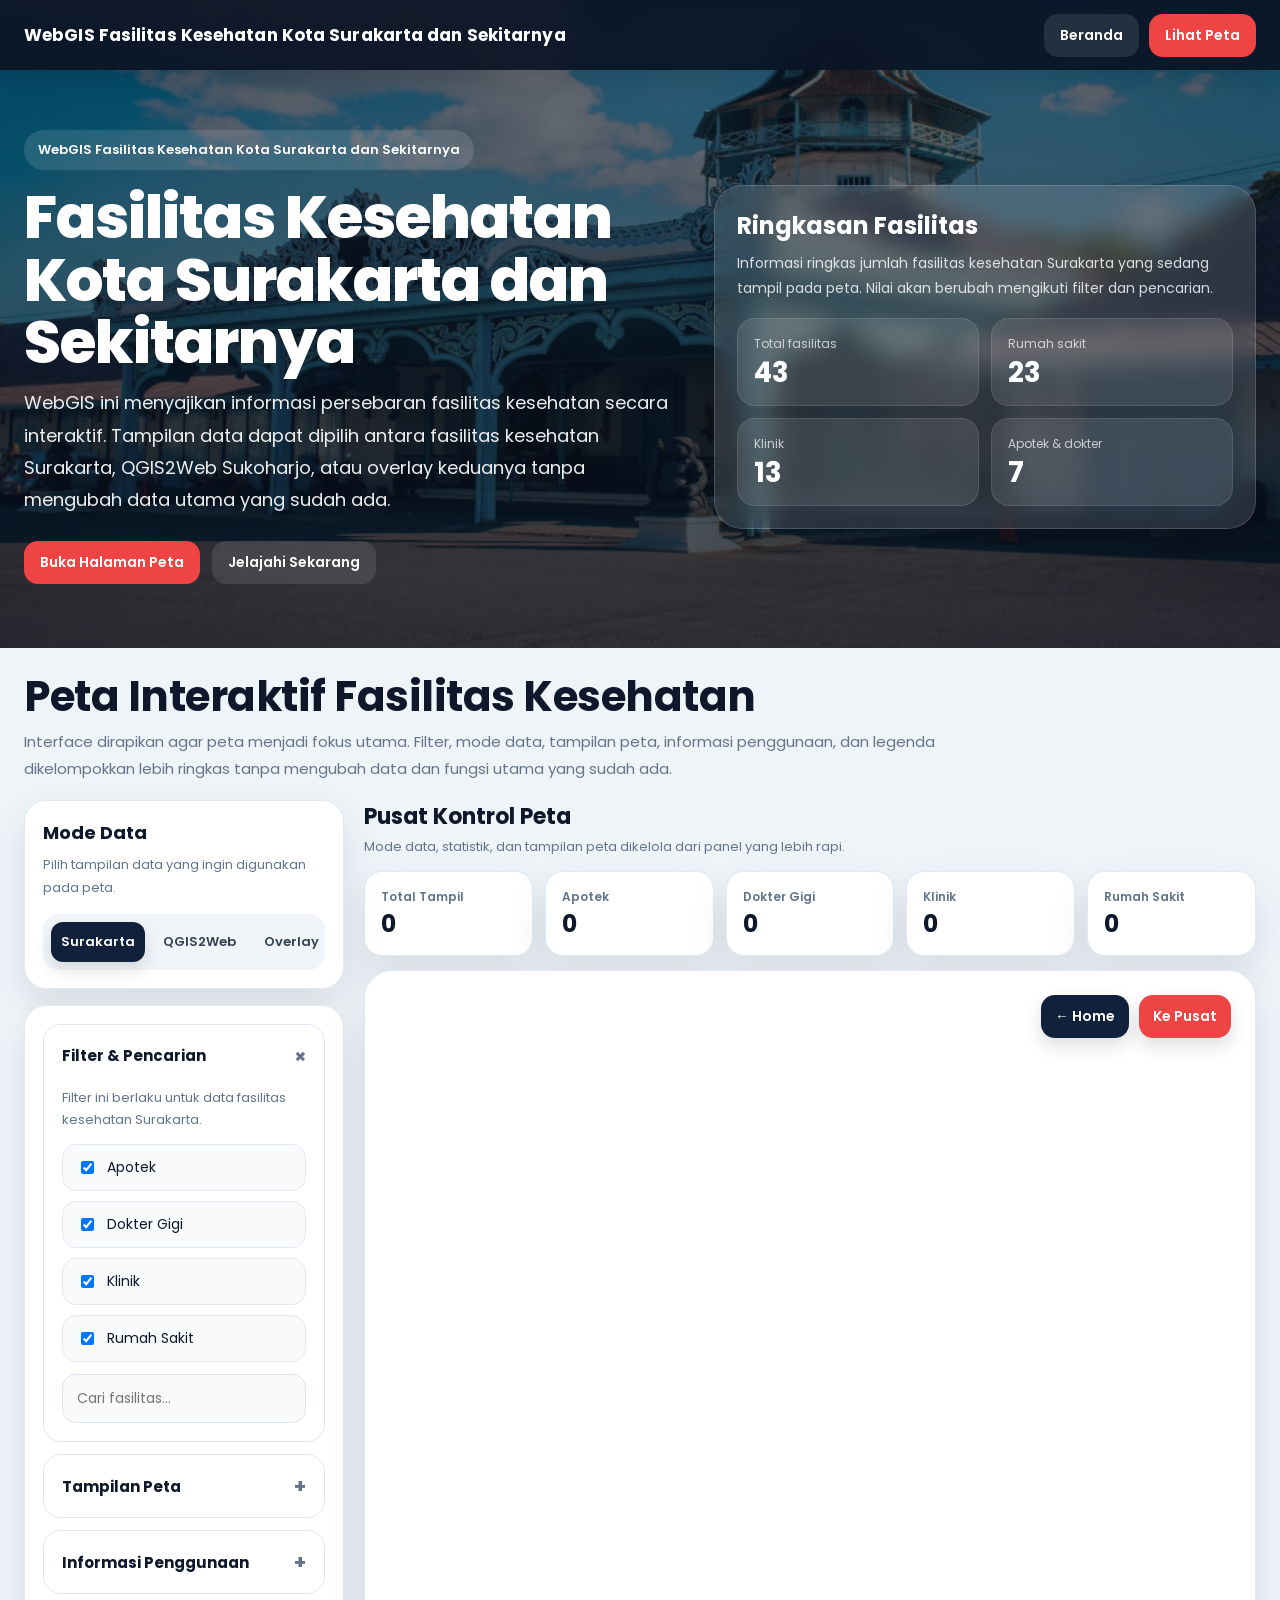
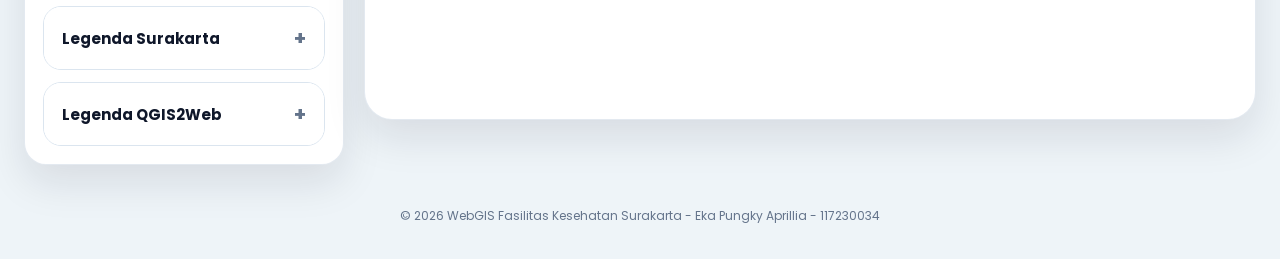
==== commit d0d56af7: "Update heatlcare.html" ====
--- a/heatlcare.html
+++ b/heatlcare.html
@@ -5,7 +5,7 @@
   <meta name="viewport" content="width=device-width, initial-scale=1">
   <title>WebGIS Fasilitas Kesehatan Kota Surakarta dan Sekitarnya</title>
 
-  <link href="https://fonts.googleapis.com/css2?family=Poppins:wght@300;400;500;600;700&display=swap" rel="stylesheet">
+  <link href="https://fonts.googleapis.com/css2?family=Poppins:wght@300;400;500;600;700;800&display=swap" rel="stylesheet">
   <script src="https://api.mapbox.com/mapbox-gl-js/v2.15.0/mapbox-gl.js"></script>
   <link href="https://api.mapbox.com/mapbox-gl-js/v2.15.0/mapbox-gl.css" rel="stylesheet">
   <script src="https://api.mapbox.com/mapbox-gl-js/plugins/mapbox-gl-directions/v4.1.1/mapbox-gl-directions.js"></script>
@@ -19,16 +19,17 @@
 
   <style>
     :root{
-      --primary:#16233b;
+      --primary:#11213b;
+      --primary-2:#1a3156;
       --secondary:#ef4444;
       --accent:#0ea5a4;
-      --light:#eef4f8;
+      --bg:#eef4f8;
       --card:#ffffff;
+      --text:#0f172a;
       --muted:#64748b;
-      --text:#0f172a;
-      --shadow:0 12px 30px rgba(15,23,42,.10);
-      --radius:20px;
-      --border:1px solid rgba(226,232,240,.95);
+      --line:#dbe5ef;
+      --shadow:0 18px 40px rgba(15,23,42,.10);
+      --radius:22px;
     }
 
     *{box-sizing:border-box}
@@ -36,164 +37,256 @@
     body{
       margin:0;
       font-family:'Poppins',sans-serif;
-      background:var(--light);
       color:var(--text);
+      background:var(--bg);
     }
 
     .navbar{
       position:fixed;
-      inset:0 0 auto 0;
-      height:64px;
+      top:0;
+      left:0;
+      right:0;
+      z-index:1000;
+      height:70px;
       display:flex;
       align-items:center;
       justify-content:space-between;
-      padding:0 22px;
-      background:rgba(15,23,42,.92);
+      padding:0 24px;
+      background:rgba(10,20,36,.92);
+      backdrop-filter:blur(10px);
+      box-shadow:0 10px 30px rgba(0,0,0,.12);
+    }
+
+    .brand{
       color:#fff;
-      z-index:1000;
-      box-shadow:0 8px 24px rgba(0,0,0,.14);
-      backdrop-filter:blur(10px);
-    }
-
-    .brand{font-size:16px;font-weight:700}
-    .nav-links{display:flex;gap:10px}
-    .nav-links a,.btn{
-      text-decoration:none;
+      font-weight:700;
+      font-size:17px;
+      letter-spacing:.1px;
+    }
+
+    .nav-actions{
+      display:flex;
+      align-items:center;
+      gap:10px;
+    }
+
+    .btn{
       border:none;
-      border-radius:12px;
-      padding:10px 16px;
+      border-radius:14px;
+      padding:11px 16px;
       font:600 14px 'Poppins',sans-serif;
       cursor:pointer;
+      text-decoration:none;
       display:inline-flex;
       align-items:center;
       justify-content:center;
       transition:.2s ease;
     }
-    .btn-outline{background:rgba(255,255,255,.12);color:#fff}
-    .btn-primary{background:var(--secondary);color:#fff}
-    .btn:hover,.nav-links a:hover{transform:translateY(-1px)}
+
+    .btn:hover{transform:translateY(-1px)}
+    .btn-dark{background:rgba(255,255,255,.10);color:#fff}
+    .btn-red{background:var(--secondary);color:#fff}
+    .btn-primary{background:var(--primary);color:#fff}
+    .btn-light{background:#fff;color:var(--primary)}
 
     .hero{
-      min-height:78vh;
-      padding:108px 24px 56px;
-      display:grid;
-      grid-template-columns:1.08fr .92fr;
-      gap:36px;
-      align-items:center;
+      min-height:72vh;
+      padding:108px 24px 42px;
       background:
-        linear-gradient(rgba(10,18,35,.70), rgba(10,18,35,.80)),
-        radial-gradient(circle at top right, rgba(239,68,68,.14), transparent 24%),
+        linear-gradient(rgba(9,18,33,.60), rgba(9,18,33,.76)),
         url('assets/image/Surakarta.jpg');
       background-size:cover;
       background-position:center;
       color:#fff;
-    }
-    .hero-copy{max-width:760px;margin:0 auto}
-    .hero-kicker{
-      display:inline-block;
-      margin-bottom:14px;
-      padding:8px 14px;
+      display:flex;
+      align-items:center;
+    }
+
+    .hero-wrap{
+      width:100%;
+      max-width:1360px;
+      margin:0 auto;
+      display:grid;
+      grid-template-columns:1.1fr .9fr;
+      gap:28px;
+      align-items:center;
+    }
+
+    .hero-copy{
+      max-width:760px;
+    }
+
+    .hero-chip{
+      display:inline-flex;
+      align-items:center;
+      gap:8px;
+      padding:10px 14px;
       border-radius:999px;
       background:rgba(255,255,255,.12);
       font-size:13px;
       font-weight:600;
-    }
-    .hero h1{margin:0 0 14px;font-size:54px;line-height:1.08}
-    .hero p{margin:0 0 24px;font-size:17px;line-height:1.8;color:rgba(255,255,255,.9)}
-    .hero-actions{display:flex;gap:12px;flex-wrap:wrap}
-
-    .hero-card{
-      background:rgba(255,255,255,.10);
+      margin-bottom:16px;
+    }
+
+    .hero h1{
+      margin:0 0 14px;
+      font-size:60px;
+      line-height:1.04;
+      font-weight:800;
+      letter-spacing:-1px;
+    }
+
+    .hero p{
+      margin:0 0 24px;
+      max-width:700px;
+      font-size:18px;
+      line-height:1.8;
+      color:rgba(255,255,255,.92);
+    }
+
+    .hero-actions{
+      display:flex;
+      gap:12px;
+      flex-wrap:wrap;
+    }
+
+    .hero-panel{
+      background:rgba(255,255,255,.12);
       border:1px solid rgba(255,255,255,.16);
       border-radius:28px;
-      padding:24px;
+      padding:22px;
       backdrop-filter:blur(12px);
-      box-shadow:0 20px 40px rgba(0,0,0,.18);
-      max-width:520px;
+      box-shadow:0 18px 40px rgba(0,0,0,.16);
+    }
+
+    .hero-panel h3{
+      margin:0 0 8px;
+      font-size:24px;
+      color:#fff;
+    }
+
+    .hero-panel p{
+      margin:0 0 16px;
+      font-size:14px;
+      line-height:1.8;
+      color:rgba(255,255,255,.82);
+    }
+
+    .hero-stats{
+      display:grid;
+      grid-template-columns:repeat(2,1fr);
+      gap:12px;
+    }
+
+    .hero-stat{
+      background:rgba(255,255,255,.10);
+      border:1px solid rgba(255,255,255,.10);
+      border-radius:18px;
+      padding:16px;
+    }
+
+    .hero-stat small{
+      display:block;
+      font-size:12px;
+      color:rgba(255,255,255,.72);
+      margin-bottom:6px;
+    }
+
+    .hero-stat strong{
+      color:#fff;
+      font-size:28px;
+      line-height:1;
+    }
+
+    .section-head{
+      max-width:1360px;
       margin:0 auto;
-    }
-    .hero-card h3{margin:0 0 10px;font-size:28px}
-    .hero-card p{margin:0 0 16px;font-size:14px;line-height:1.8;color:rgba(255,255,255,.82)}
-    .hero-stats{display:grid;grid-template-columns:repeat(2,1fr);gap:14px}
-    .hero-stat{
-      background:rgba(255,255,255,.11);
-      border-radius:18px;
-      padding:18px;
-      border:1px solid rgba(255,255,255,.08);
-    }
-    .hero-stat small{display:block;color:rgba(255,255,255,.72);margin-bottom:6px;font-size:12px}
-    .hero-stat strong{font-size:28px;color:#fff}
-
-    .map-section{
-      padding:34px 0 56px;
-      background:#eef4f8;
-      min-height:100vh;
-      scroll-margin-top:84px;
-    }
-
-    .section-header{
-      padding:0 24px 20px;
-    }
-    .section-header h2{margin:0 0 8px;font-size:38px;line-height:1.15}
-    .section-header p{margin:0;max-width:980px;color:var(--muted);line-height:1.75}
-
-    .map-layout{
+      padding:26px 24px 18px;
+    }
+
+    .section-head h2{
+      margin:0 0 8px;
+      font-size:42px;
+      line-height:1.1;
+      letter-spacing:-.5px;
+    }
+
+    .section-head p{
+      margin:0;
+      max-width:980px;
+      color:var(--muted);
+      line-height:1.8;
+      font-size:15px;
+    }
+
+    .workspace{
+      max-width:1360px;
+      margin:0 auto;
+      padding:0 24px 42px;
       display:grid;
-      grid-template-columns:300px minmax(0,1fr);
+      grid-template-columns:320px minmax(0,1fr);
       gap:20px;
-      padding:0 24px;
       align-items:start;
     }
 
     .sidebar{
       position:sticky;
-      top:84px;
+      top:86px;
       display:flex;
       flex-direction:column;
-      gap:14px;
-      max-height:calc(100vh - 96px);
-      overflow:auto;
-      padding-right:2px;
-    }
-    .sidebar::-webkit-scrollbar{width:8px}
-    .sidebar::-webkit-scrollbar-thumb{background:#cbd5e1;border-radius:999px}
-
-    .card{
+      gap:16px;
+    }
+
+    .panel{
       background:var(--card);
       border-radius:var(--radius);
       box-shadow:var(--shadow);
-      border:var(--border);
-      padding:16px;
-    }
-
-    .mode-switch{
-      display:grid;
-      grid-template-columns:1fr;
-      gap:10px;
-    }
-
-    .segmented{
+      border:1px solid rgba(226,232,240,.95);
+      overflow:hidden;
+    }
+
+    .panel-body{
+      padding:18px;
+    }
+
+    .panel-title{
+      margin:0 0 8px;
+      font-size:18px;
+      font-weight:700;
+    }
+
+    .panel-desc{
+      margin:0;
+      font-size:13px;
+      line-height:1.75;
+      color:var(--muted);
+    }
+
+    .mode-tabs{
       display:grid;
       grid-template-columns:repeat(3,1fr);
       gap:8px;
+      margin-top:14px;
       background:#f1f5f9;
+      border-radius:16px;
       padding:8px;
-      border-radius:16px;
-    }
-    .segmented button{
+    }
+
+    .mode-btn{
       border:none;
       border-radius:12px;
-      padding:10px 8px;
+      padding:10px 10px;
       font:600 13px 'Poppins',sans-serif;
       background:transparent;
       color:#334155;
       cursor:pointer;
       transition:.2s ease;
     }
-    .segmented button.active{
+
+    .mode-btn.active{
       background:var(--primary);
       color:#fff;
-      box-shadow:0 6px 16px rgba(15,23,42,.14);
+      box-shadow:0 8px 18px rgba(15,23,42,.12);
     }
 
     .accordion{
@@ -203,128 +296,205 @@
     }
 
     .acc-item{
-      background:#fff;
-      border:var(--border);
+      border:1px solid var(--line);
       border-radius:18px;
       overflow:hidden;
-    }
+      background:#fff;
+    }
+
     .acc-head{
       width:100%;
       border:none;
       background:#fff;
-      padding:16px 16px;
+      padding:16px 18px;
       display:flex;
       align-items:center;
       justify-content:space-between;
-      font:600 16px 'Poppins',sans-serif;
+      font:700 15px 'Poppins',sans-serif;
+      color:var(--text);
       cursor:pointer;
-      color:var(--text);
-    }
-    .acc-head span:last-child{
-      font-size:18px;
+    }
+
+    .acc-head .plus{
+      font-size:20px;
       color:#64748b;
       transition:.2s ease;
     }
-    .acc-item.open .acc-head span:last-child{transform:rotate(45deg)}
+
+    .acc-item.open .plus{transform:rotate(45deg)}
     .acc-body{
       display:none;
-      padding:0 16px 16px;
-    }
+      padding:0 18px 18px;
+    }
+
     .acc-item.open .acc-body{display:block}
 
-    .muted{color:var(--muted);font-size:13px;line-height:1.7}
-
-    .filter-list{display:grid;gap:10px;margin-top:12px}
+    .filter-list{
+      display:grid;
+      gap:10px;
+      margin-top:12px;
+    }
+
     .filter-item{
       display:flex;
       align-items:center;
       gap:10px;
-      padding:10px 12px;
+      padding:12px 14px;
       border-radius:14px;
       background:#f8fafc;
       border:1px solid #e2e8f0;
       font-size:14px;
     }
 
-    .search-box, select{
+    .search-box,
+    select{
       width:100%;
-      padding:12px 14px;
+      margin-top:12px;
+      padding:13px 14px;
       border-radius:14px;
       border:1px solid #dbe4ee;
       background:#f8fafc;
       font:14px 'Poppins',sans-serif;
-      margin-top:12px;
-    }
-    .search-box:focus, select:focus{
+    }
+
+    .search-box:focus,
+    select:focus{
       outline:none;
       border-color:#93c5fd;
       box-shadow:0 0 0 4px rgba(59,130,246,.12);
     }
 
-    .legend-list{display:grid;gap:10px;margin-top:10px}
-    .legend-item{display:flex;align-items:center;gap:10px}
-    .dot{width:12px;height:12px;border-radius:50%;flex:0 0 12px}
-
-    .map-wrapper{display:flex;flex-direction:column;gap:14px;min-width:0}
-    .topbar{
+    .legend-list{
+      display:grid;
+      gap:10px;
+      margin-top:10px;
+    }
+
+    .legend-item{
+      display:flex;
+      align-items:center;
+      gap:10px;
+      font-size:14px;
+    }
+
+    .dot{
+      width:12px;
+      height:12px;
+      border-radius:50%;
+      flex:0 0 12px;
+    }
+
+    .map-area{
+      display:flex;
+      flex-direction:column;
+      gap:14px;
+      min-width:0;
+    }
+
+    .toolbar{
+      display:flex;
+      justify-content:space-between;
+      align-items:center;
+      gap:12px;
+      flex-wrap:wrap;
+    }
+
+    .toolbar-left h3{
+      margin:0 0 4px;
+      font-size:22px;
+    }
+
+    .toolbar-left p{
+      margin:0;
+      color:var(--muted);
+      font-size:13px;
+    }
+
+    .toolbar-right{
+      display:flex;
+      gap:10px;
+      align-items:center;
+      flex-wrap:wrap;
+    }
+
+    .mobile-filter-btn{
+      display:none;
+    }
+
+    .stats-grid{
       display:grid;
       grid-template-columns:repeat(5,minmax(120px,1fr));
       gap:12px;
     }
+
     .stat-card{
       background:#fff;
       border-radius:18px;
-      padding:15px 16px;
+      padding:16px;
+      border:1px solid rgba(226,232,240,.95);
       box-shadow:var(--shadow);
-      border:var(--border);
-    }
-    .stat-card span{display:block;font-size:12px;color:var(--muted);margin-bottom:6px;font-weight:600}
-    .stat-card strong{font-size:24px;color:var(--text)}
-
-    .map-card{
+    }
+
+    .stat-card span{
+      display:block;
+      font-size:12px;
+      color:var(--muted);
+      margin-bottom:6px;
+      font-weight:600;
+    }
+
+    .stat-card strong{
+      font-size:24px;
+      line-height:1;
+    }
+
+    .map-shell{
       position:relative;
       background:#fff;
-      border-radius:26px;
+      border-radius:28px;
       padding:14px;
+      border:1px solid rgba(226,232,240,.95);
       box-shadow:var(--shadow);
-      border:var(--border);
+      min-height:calc(100vh - 210px);
       display:flex;
       flex-direction:column;
-      min-height:calc(100vh - 180px);
-    }
+    }
+
     #map{
       width:100%;
-      height:calc(100vh - 220px);
+      height:calc(100vh - 250px);
       min-height:720px;
-      border-radius:20px;
+      border-radius:22px;
       flex:1;
     }
 
     .floating-actions{
       position:absolute;
-      top:20px;
-      right:20px;
+      top:24px;
+      right:24px;
       z-index:20;
       display:flex;
       gap:10px;
       flex-wrap:wrap;
     }
+
     .floating-actions button{
       border:none;
-      border-radius:12px;
-      padding:10px 14px;
+      border-radius:14px;
+      padding:11px 14px;
       font:600 14px 'Poppins',sans-serif;
       cursor:pointer;
       color:#fff;
       box-shadow:0 8px 18px rgba(15,23,42,.14);
     }
+
     #backHome{background:var(--primary)}
     #fly{background:var(--secondary)}
 
     .result-badge{
       position:absolute;
-      top:20px;
-      left:20px;
+      top:24px;
+      left:24px;
       z-index:20;
       display:none;
       background:rgba(15,23,42,.88);
@@ -332,13 +502,29 @@
       padding:10px 14px;
       border-radius:999px;
       font-size:12px;
-    }
-
-    .custom-copyright{
+      box-shadow:0 12px 24px rgba(15,23,42,.16);
+    }
+
+    .copyright{
       text-align:center;
-      padding:18px 24px 34px;
+      padding:0 24px 34px;
+      color:#64748b;
       font-size:12px;
-      color:#64748b;
+    }
+
+    .drawer-backdrop{
+      position:fixed;
+      inset:0;
+      background:rgba(15,23,42,.45);
+      z-index:1200;
+      opacity:0;
+      pointer-events:none;
+      transition:.2s ease;
+    }
+
+    .drawer-backdrop.show{
+      opacity:1;
+      pointer-events:auto;
     }
 
     .mapboxgl-ctrl-top-left{top:14px !important;left:14px !important}
@@ -368,7 +554,11 @@
       color:#334155;
       font-size:11px;
     }
-    .popup-alamat{color:#475569;font-size:13px;line-height:1.6}
+    .popup-alamat{
+      color:#475569;
+      font-size:13px;
+      line-height:1.6;
+    }
     .popup-button{
       margin-top:12px;
       width:100%;
@@ -382,184 +572,307 @@
     }
 
     @media (max-width:1200px){
-      .hero{grid-template-columns:1fr}
-      .hero-copy,.hero-card{max-width:none;width:100%}
-      .map-layout{grid-template-columns:280px minmax(0,1fr)}
-      .topbar{grid-template-columns:repeat(3,1fr)}
-      .section-header h2{font-size:34px}
-      .segmented{grid-template-columns:1fr}
+      .hero-wrap{
+        grid-template-columns:1fr;
+      }
+
+      .hero h1{
+        font-size:48px;
+      }
+
+      .workspace{
+        grid-template-columns:290px minmax(0,1fr);
+      }
+
+      .stats-grid{
+        grid-template-columns:repeat(3,1fr);
+      }
+
+      .mode-tabs{
+        grid-template-columns:1fr;
+      }
     }
 
     @media (max-width:900px){
-      .navbar{padding:0 14px}
-      .brand{font-size:14px}
-      .nav-links{display:none}
-      .hero h1{font-size:38px}
-      .section-header h2{font-size:28px}
-      .map-layout{grid-template-columns:1fr;padding:0 16px}
+      .navbar{
+        padding:0 14px;
+      }
+
+      .brand{
+        font-size:14px;
+      }
+
+      .hero{
+        min-height:auto;
+        padding:100px 18px 34px;
+      }
+
+      .hero h1{
+        font-size:38px;
+      }
+
+      .section-head{
+        padding:22px 16px 16px;
+      }
+
+      .section-head h2{
+        font-size:30px;
+      }
+
+      .workspace{
+        grid-template-columns:1fr;
+        padding:0 16px 32px;
+      }
+
       .sidebar{
-        position:static;
-        max-height:none;
-        overflow:visible;
-        order:2;
-      }
-      .map-wrapper{order:1}
-      .topbar{grid-template-columns:repeat(2,1fr)}
-      .map-card{min-height:620px}
-      #map{height:590px;min-height:590px}
-      .floating-actions{top:auto;bottom:24px;right:24px}
-      .mapboxgl-ctrl-top-right{top:14px !important;right:14px !important}
-      .mapboxgl-ctrl-directions{width:280px !important;max-width:280px !important}
+        position:fixed;
+        top:0;
+        left:0;
+        bottom:0;
+        width:min(88vw,360px);
+        z-index:1300;
+        background:#fff;
+        padding:84px 16px 18px;
+        overflow:auto;
+        transform:translateX(-110%);
+        transition:.25s ease;
+        box-shadow:20px 0 40px rgba(15,23,42,.18);
+      }
+
+      .sidebar.show{
+        transform:translateX(0);
+      }
+
+      .mobile-filter-btn{
+        display:inline-flex;
+      }
+
+      .stats-grid{
+        grid-template-columns:repeat(2,1fr);
+      }
+
+      .map-shell{
+        min-height:620px;
+      }
+
+      #map{
+        height:590px;
+        min-height:590px;
+      }
+
+      .floating-actions{
+        top:auto;
+        bottom:24px;
+        right:24px;
+      }
+
+      .mapboxgl-ctrl-top-right{
+        top:14px !important;
+        right:14px !important;
+      }
+
+      .mapboxgl-ctrl-directions{
+        width:280px !important;
+        max-width:280px !important;
+      }
     }
 
     @media (max-width:640px){
-      .hero{padding:96px 18px 40px}
-      .hero h1{font-size:32px}
-      .hero-stats{grid-template-columns:1fr}
-      .map-layout,.section-header{padding-left:16px;padding-right:16px}
-      .topbar{grid-template-columns:1fr}
-      .floating-actions{left:24px;right:24px}
-      .floating-actions button{flex:1}
+      .nav-actions .btn-dark{
+        display:none;
+      }
+
+      .hero h1{
+        font-size:32px;
+      }
+
+      .hero-stats{
+        grid-template-columns:1fr;
+      }
+
+      .toolbar{
+        align-items:flex-start;
+      }
+
+      .stats-grid{
+        grid-template-columns:1fr;
+      }
+
+      #map{
+        height:520px;
+        min-height:520px;
+      }
+
+      .map-shell{
+        padding:10px;
+        min-height:550px;
+      }
+
+      .floating-actions{
+        left:24px;
+        right:24px;
+      }
+
+      .floating-actions button{
+        flex:1;
+      }
+
       .result-badge{
         left:16px;
         right:16px;
         width:auto;
         border-radius:14px;
       }
-      #map{height:520px;min-height:520px}
-      .map-card{padding:10px;min-height:550px}
     }
   </style>
 </head>
 <body>
+  <div class="drawer-backdrop" id="drawerBackdrop"></div>
+
   <header class="navbar">
     <div class="brand">WebGIS Fasilitas Kesehatan Kota Surakarta dan Sekitarnya</div>
-    <div class="nav-links">
-      <a href="#beranda" class="btn btn-outline">Beranda</a>
-      <a href="#mapSection" class="btn btn-primary">Lihat Peta</a>
+    <div class="nav-actions">
+      <a href="#beranda" class="btn btn-dark">Beranda</a>
+      <a href="#mapSection" class="btn btn-red">Lihat Peta</a>
     </div>
   </header>
 
   <section class="hero" id="beranda">
-    <div class="hero-copy">
-      <div class="hero-kicker">WebGIS Fasilitas Kesehatan Kota Surakarta dan Sekitarnya</div>
-      <h1>Fasilitas Kesehatan Kota Surakarta dan Sekitarnya</h1>
-      <p>
-        WebGIS ini menyajikan persebaran fasilitas kesehatan secara interaktif. Data dapat ditampilkan dalam tiga mode: fasilitas kesehatan Surakarta, QGIS2Web Sukoharjo, atau overlay keduanya dalam satu peta.
-      </p>
-      <div class="hero-actions">
-        <a href="#mapSection" class="btn btn-primary">Buka Halaman Peta</a>
-        <button class="btn btn-outline" onclick="window.scrollTo({top: document.getElementById('mapSection').offsetTop, behavior:'smooth'})">Jelajahi Sekarang</button>
+    <div class="hero-wrap">
+      <div class="hero-copy">
+        <div class="hero-chip">WebGIS Fasilitas Kesehatan Kota Surakarta dan Sekitarnya</div>
+        <h1>Fasilitas Kesehatan Kota Surakarta dan Sekitarnya</h1>
+        <p>
+          WebGIS ini menyajikan informasi persebaran fasilitas kesehatan secara interaktif. Tampilan data dapat dipilih antara fasilitas kesehatan Surakarta, QGIS2Web Sukoharjo, atau overlay keduanya tanpa mengubah data utama yang sudah ada.
+        </p>
+        <div class="hero-actions">
+          <a href="#mapSection" class="btn btn-red">Buka Halaman Peta</a>
+          <button class="btn btn-dark" onclick="window.scrollTo({top: document.getElementById('mapSection').offsetTop, behavior:'smooth'})">Jelajahi Sekarang</button>
+        </div>
       </div>
-    </div>
-
-    <div class="hero-card">
-      <h3>Ringkasan Fasilitas</h3>
-      <p>
-        Ringkasan jumlah fasilitas kesehatan yang aktif ditampilkan di peta Surakarta. Nilai berubah sesuai filter dan pencarian.
-      </p>
-      <div class="hero-stats">
-        <div class="hero-stat"><small>Total fasilitas</small><strong id="heroTotal">43</strong></div>
-        <div class="hero-stat"><small>Rumah sakit</small><strong id="heroRs">23</strong></div>
-        <div class="hero-stat"><small>Klinik</small><strong id="heroKlinik">13</strong></div>
-        <div class="hero-stat"><small>Apotek & dokter</small><strong id="heroLain">7</strong></div>
+
+      <div class="hero-panel">
+        <h3>Ringkasan Fasilitas</h3>
+        <p>Informasi ringkas jumlah fasilitas kesehatan Surakarta yang sedang tampil pada peta. Nilai akan berubah mengikuti filter dan pencarian.</p>
+        <div class="hero-stats">
+          <div class="hero-stat"><small>Total fasilitas</small><strong id="heroTotal">43</strong></div>
+          <div class="hero-stat"><small>Rumah sakit</small><strong id="heroRs">23</strong></div>
+          <div class="hero-stat"><small>Klinik</small><strong id="heroKlinik">13</strong></div>
+          <div class="hero-stat"><small>Apotek & dokter</small><strong id="heroLain">7</strong></div>
+        </div>
       </div>
     </div>
   </section>
 
-  <section class="map-section" id="mapSection">
-    <div class="section-header">
+  <section id="mapSection">
+    <div class="section-head">
       <h2>Peta Interaktif Fasilitas Kesehatan</h2>
       <p>
-        Sidebar diringkas dengan sistem accordion supaya tampilan lebih bersih. Fokus utama tetap pada peta, sementara filter, legenda, dan informasi tambahan bisa dibuka saat dibutuhkan.
+        Interface dirapikan agar peta menjadi fokus utama. Filter, mode data, tampilan peta, informasi penggunaan, dan legenda dikelompokkan lebih ringkas tanpa mengubah data dan fungsi utama yang sudah ada.
       </p>
     </div>
 
-    <div class="map-layout">
-      <aside class="sidebar">
-        <div class="card mode-switch">
-          <h3 style="margin:0 0 6px;">Mode Data</h3>
-          <p class="muted" style="margin:0;">Pilih tampilan data yang ingin digunakan.</p>
-          <div class="segmented">
-            <button class="mode-btn active" data-mode="health">Surakarta</button>
-            <button class="mode-btn" data-mode="qgis">QGIS2Web</button>
-            <button class="mode-btn" data-mode="overlay">Overlay</button>
+    <div class="workspace">
+      <aside class="sidebar" id="sidebar">
+        <div class="panel">
+          <div class="panel-body">
+            <h3 class="panel-title">Mode Data</h3>
+            <p class="panel-desc">Pilih tampilan data yang ingin digunakan pada peta.</p>
+            <div class="mode-tabs">
+              <button class="mode-btn active" data-mode="health">Surakarta</button>
+              <button class="mode-btn" data-mode="qgis">QGIS2Web</button>
+              <button class="mode-btn" data-mode="overlay">Overlay</button>
+            </div>
           </div>
         </div>
 
-        <div class="accordion">
-          <div class="acc-item open">
-            <button class="acc-head" type="button"><span>Filter & Pencarian</span><span>+</span></button>
-            <div class="acc-body">
-              <p class="muted">Filter ini berlaku untuk data fasilitas kesehatan Surakarta.</p>
-              <div class="filter-list">
-                <label class="filter-item"><input type="checkbox" id="apotek" checked> Apotek</label>
-                <label class="filter-item"><input type="checkbox" id="dokter" checked> Dokter Gigi</label>
-                <label class="filter-item"><input type="checkbox" id="klinik" checked> Klinik</label>
-                <label class="filter-item"><input type="checkbox" id="rs" checked> Rumah Sakit</label>
+        <div class="panel">
+          <div class="panel-body">
+            <div class="accordion">
+              <div class="acc-item open">
+                <button class="acc-head" type="button"><span>Filter & Pencarian</span><span class="plus">+</span></button>
+                <div class="acc-body">
+                  <p class="panel-desc">Filter ini berlaku untuk data fasilitas kesehatan Surakarta.</p>
+                  <div class="filter-list">
+                    <label class="filter-item"><input type="checkbox" id="apotek" checked> Apotek</label>
+                    <label class="filter-item"><input type="checkbox" id="dokter" checked> Dokter Gigi</label>
+                    <label class="filter-item"><input type="checkbox" id="klinik" checked> Klinik</label>
+                    <label class="filter-item"><input type="checkbox" id="rs" checked> Rumah Sakit</label>
+                  </div>
+                  <input type="text" id="searchBox" class="search-box" placeholder="Cari fasilitas...">
+                </div>
               </div>
-              <input type="text" id="searchBox" class="search-box" placeholder="Cari fasilitas...">
-            </div>
-          </div>
-
-          <div class="acc-item">
-            <button class="acc-head" type="button"><span>Tampilan Peta</span><span>+</span></button>
-            <div class="acc-body">
-              <p class="muted">Pilih basemap sesuai kebutuhan visualisasi.</p>
-              <select id="basemapSelect">
-                <option value="mapbox://styles/mapbox/streets-v12">Streets</option>
-                <option value="mapbox://styles/mapbox/light-v11">Light</option>
-                <option value="mapbox://styles/mapbox/dark-v11">Dark</option>
-                <option value="mapbox://styles/mapbox/outdoors-v12" selected>Outdoors</option>
-                <option value="mapbox://styles/mapbox/satellite-v9">Satellite</option>
-                <option value="mapbox://styles/mapbox/satellite-streets-v12">Satellite Streets</option>
-              </select>
-            </div>
-          </div>
-
-          <div class="acc-item">
-            <button class="acc-head" type="button"><span>Informasi Penggunaan</span><span>+</span></button>
-            <div class="acc-body">
-              <p class="muted">Klik marker atau area layer untuk melihat detail data. Fitur rute berlaku untuk marker fasilitas Surakarta.</p>
-              <ul style="padding-left:18px; margin:10px 0 0;">
-                <li>Pilih mode data</li>
-                <li>Gunakan filter Surakarta</li>
-                <li>Cari nama atau alamat fasilitas</li>
-                <li>Ubah tampilan peta</li>
-                <li>Tentukan rute ke tujuan</li>
-              </ul>
-            </div>
-          </div>
-
-          <div class="acc-item">
-            <button class="acc-head" type="button"><span>Legenda Surakarta</span><span>+</span></button>
-            <div class="acc-body">
-              <div class="legend-list">
-                <div class="legend-item"><span class="dot" style="background:#2a9d8f"></span> 💊 Apotek</div>
-                <div class="legend-item"><span class="dot" style="background:#f4a261"></span> 🦷 Dokter Gigi</div>
-                <div class="legend-item"><span class="dot" style="background:#457b9d"></span> 🩺 Klinik</div>
-                <div class="legend-item"><span class="dot" style="background:#e63946"></span> 🏥 Rumah Sakit</div>
+
+              <div class="acc-item">
+                <button class="acc-head" type="button"><span>Tampilan Peta</span><span class="plus">+</span></button>
+                <div class="acc-body">
+                  <p class="panel-desc">Pilih basemap sesuai kebutuhan visualisasi dan kenyamanan tampilan.</p>
+                  <select id="basemapSelect">
+                    <option value="mapbox://styles/mapbox/streets-v12">Streets</option>
+                    <option value="mapbox://styles/mapbox/light-v11">Light</option>
+                    <option value="mapbox://styles/mapbox/dark-v11">Dark</option>
+                    <option value="mapbox://styles/mapbox/outdoors-v12" selected>Outdoors</option>
+                    <option value="mapbox://styles/mapbox/satellite-v9">Satellite</option>
+                    <option value="mapbox://styles/mapbox/satellite-streets-v12">Satellite Streets</option>
+                  </select>
+                </div>
               </div>
-            </div>
-          </div>
-
-          <div class="acc-item">
-            <button class="acc-head" type="button"><span>Legenda QGIS2Web</span><span>+</span></button>
-            <div class="acc-body">
-              <div class="legend-list">
-                <div class="legend-item"><span class="dot" style="background:#eeff01"></span> Dokter Gigi Sukoharjo</div>
-                <div class="legend-item"><span class="dot" style="background:#1edec8"></span> Apotek Sukoharjo</div>
-                <div class="legend-item"><span class="dot" style="background:#e896a4"></span> Klinik Sukoharjo</div>
-                <div class="legend-item"><span class="dot" style="background:#e80000"></span> Rumah Sakit Sukoharjo</div>
-                <div class="legend-item"><span class="dot" style="background:#ff8500"></span> Building</div>
+
+              <div class="acc-item">
+                <button class="acc-head" type="button"><span>Informasi Penggunaan</span><span class="plus">+</span></button>
+                <div class="acc-body">
+                  <p class="panel-desc">Klik marker atau area layer untuk melihat detail data. Fitur rute berlaku untuk marker fasilitas Surakarta.</p>
+                  <ul style="padding-left:18px; margin:10px 0 0; color:#334155; line-height:1.8;">
+                    <li>Pilih mode data yang ingin ditampilkan</li>
+                    <li>Gunakan filter fasilitas Surakarta</li>
+                    <li>Cari nama atau alamat fasilitas</li>
+                    <li>Ubah tampilan peta sesuai kebutuhan</li>
+                    <li>Tentukan rute ke lokasi tujuan</li>
+                  </ul>
+                </div>
+              </div>
+
+              <div class="acc-item">
+                <button class="acc-head" type="button"><span>Legenda Surakarta</span><span class="plus">+</span></button>
+                <div class="acc-body">
+                  <div class="legend-list">
+                    <div class="legend-item"><span class="dot" style="background:#2a9d8f"></span> 💊 Apotek</div>
+                    <div class="legend-item"><span class="dot" style="background:#f4a261"></span> 🦷 Dokter Gigi</div>
+                    <div class="legend-item"><span class="dot" style="background:#457b9d"></span> 🩺 Klinik</div>
+                    <div class="legend-item"><span class="dot" style="background:#e63946"></span> 🏥 Rumah Sakit</div>
+                  </div>
+                </div>
+              </div>
+
+              <div class="acc-item">
+                <button class="acc-head" type="button"><span>Legenda QGIS2Web</span><span class="plus">+</span></button>
+                <div class="acc-body">
+                  <div class="legend-list">
+                    <div class="legend-item"><span class="dot" style="background:#eeff01"></span> Dokter Gigi Sukoharjo</div>
+                    <div class="legend-item"><span class="dot" style="background:#1edec8"></span> Apotek Sukoharjo</div>
+                    <div class="legend-item"><span class="dot" style="background:#e896a4"></span> Klinik Sukoharjo</div>
+                    <div class="legend-item"><span class="dot" style="background:#e80000"></span> Rumah Sakit Sukoharjo</div>
+                    <div class="legend-item"><span class="dot" style="background:#ff8500"></span> Building</div>
+                  </div>
+                </div>
               </div>
             </div>
           </div>
         </div>
       </aside>
 
-      <div class="map-wrapper">
-        <div class="topbar" id="statsBar">
+      <div class="map-area">
+        <div class="toolbar">
+          <div class="toolbar-left">
+            <h3>Pusat Kontrol Peta</h3>
+            <p>Mode data, statistik, dan tampilan peta dikelola dari panel yang lebih rapi.</p>
+          </div>
+          <div class="toolbar-right">
+            <button class="btn btn-primary mobile-filter-btn" id="openSidebarBtn">Filter & Layer</button>
+          </div>
+        </div>
+
+        <div class="stats-grid" id="statsBar">
           <div class="stat-card"><span>Total Tampil</span><strong id="statTotal">0</strong></div>
           <div class="stat-card"><span>Apotek</span><strong id="statApotek">0</strong></div>
           <div class="stat-card"><span>Dokter Gigi</span><strong id="statDokter">0</strong></div>
@@ -567,7 +880,7 @@
           <div class="stat-card"><span>Rumah Sakit</span><strong id="statRs">0</strong></div>
         </div>
 
-        <div class="map-card">
+        <div class="map-shell">
           <div class="result-badge" id="resultBadge">Menampilkan 0 hasil</div>
           <div class="floating-actions">
             <button id="backHome">← Home</button>
@@ -579,7 +892,7 @@
     </div>
   </section>
 
-  <div class="custom-copyright">
+  <div class="copyright">
     © 2026 WebGIS Fasilitas Kesehatan Surakarta - Eka Pungky Aprillia - 117230034
   </div>
 
@@ -627,6 +940,27 @@
     let currentRouteState = { origin:null, destination:null };
     let htmlMarkers = { apotek:[], dokter:[], klinik:[], rs:[] };
     let currentLayerMode = 'health';
+
+    const sidebar = document.getElementById('sidebar');
+    const drawerBackdrop = document.getElementById('drawerBackdrop');
+    const openSidebarBtn = document.getElementById('openSidebarBtn');
+
+    function openSidebar(){
+      if(window.innerWidth > 900) return;
+      sidebar.classList.add('show');
+      drawerBackdrop.classList.add('show');
+    }
+
+    function closeSidebar(){
+      sidebar.classList.remove('show');
+      drawerBackdrop.classList.remove('show');
+    }
+
+    openSidebarBtn?.addEventListener('click', openSidebar);
+    drawerBackdrop.addEventListener('click', closeSidebar);
+    window.addEventListener('resize', () => {
+      if(window.innerWidth > 900) closeSidebar();
+    });
 
     function normalizeText(text){ return String(text || '').toLowerCase().trim(); }
 
@@ -863,7 +1197,7 @@
             type: 'fill',
             source: sourceId,
             filter: ['any',['==',['geometry-type'],'Polygon'],['==',['geometry-type'],'MultiPolygon']],
-            paint: { 'fill-color': color, 'fill-opacity': 0.22 }
+            paint: { 'fill-color': color, 'fill-opacity': 0.20 }
           });
           addQgisPopupEvents(ids.polygonFill, label);
         }
@@ -1187,6 +1521,7 @@
     document.querySelectorAll('.mode-btn').forEach(btn => {
       btn.addEventListener('click', () => {
         setLayerVisibilityByMode(btn.dataset.mode);
+        closeSidebar();
       });
     });
 
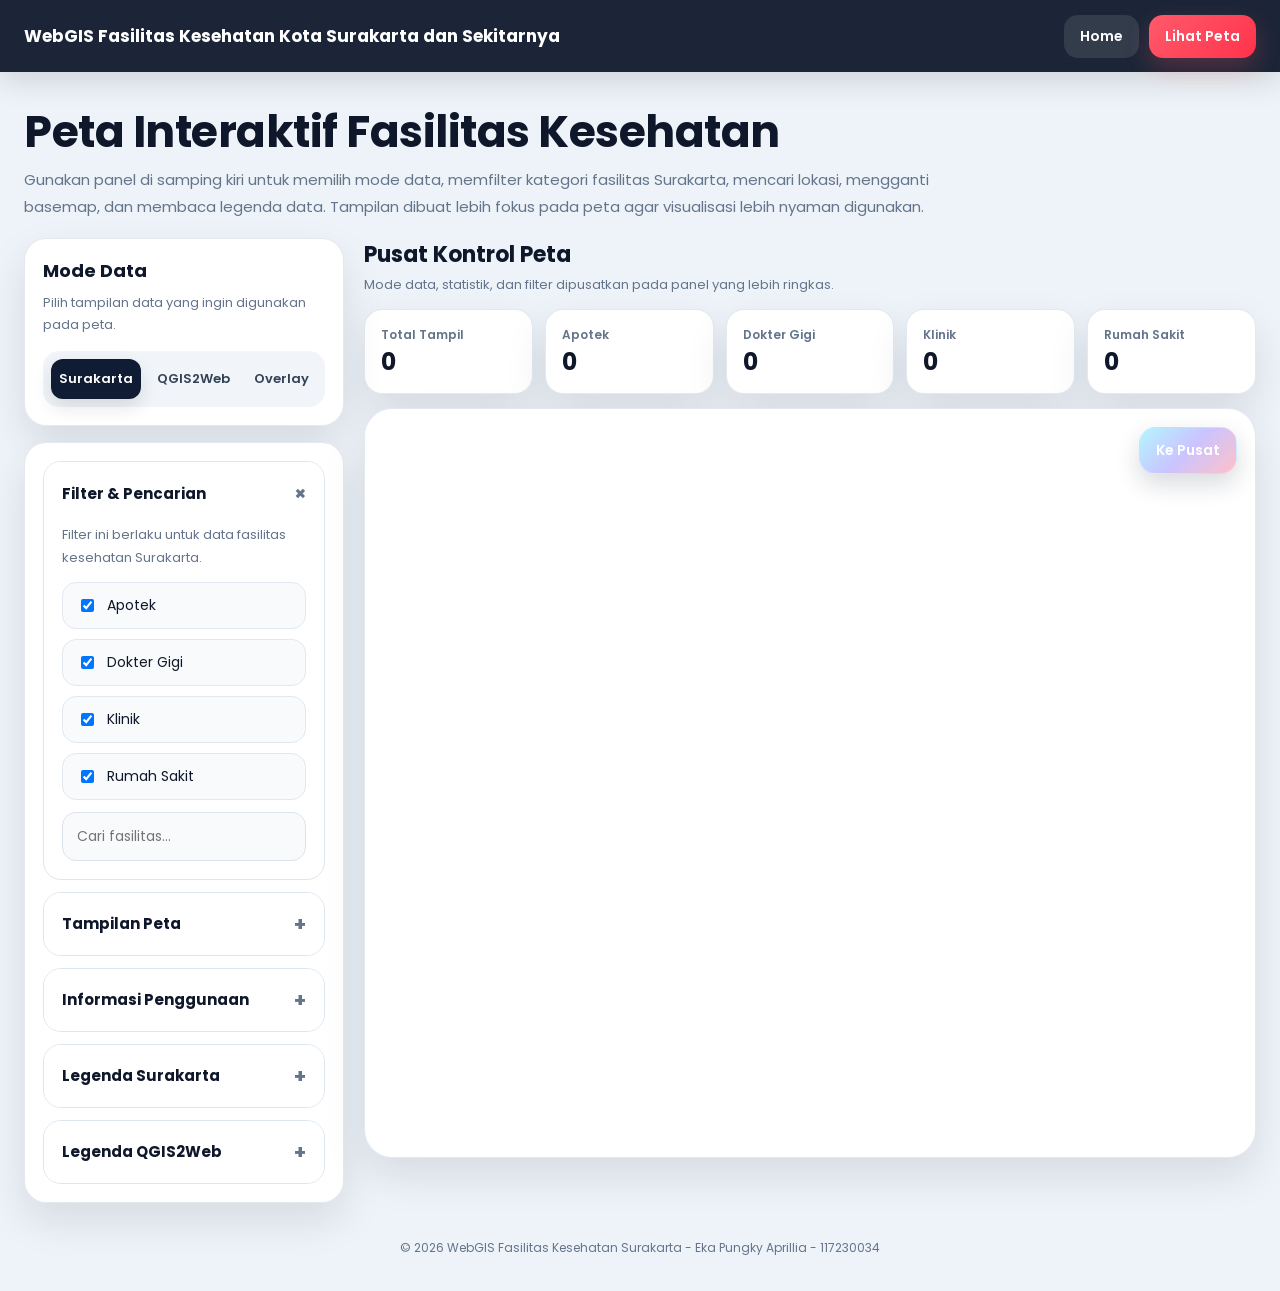
==== commit 6b1665b6: "Update heatlcare.html" ====
--- a/heatlcare.html
+++ b/heatlcare.html
@@ -3,7 +3,7 @@
 <head>
   <meta charset="utf-8">
   <meta name="viewport" content="width=device-width, initial-scale=1">
-  <title>WebGIS Fasilitas Kesehatan Kota Surakarta dan Sekitarnya</title>
+  <title>Peta Interaktif Fasilitas Kesehatan</title>
 
   <link href="https://fonts.googleapis.com/css2?family=Poppins:wght@300;400;500;600;700;800&display=swap" rel="stylesheet">
   <script src="https://api.mapbox.com/mapbox-gl-js/v2.15.0/mapbox-gl.js"></script>
@@ -19,17 +19,18 @@
 
   <style>
     :root{
-      --primary:#11213b;
-      --primary-2:#1a3156;
-      --secondary:#ef4444;
-      --accent:#0ea5a4;
-      --bg:#eef4f8;
+      --primary:#101c33;
+      --secondary:#ff4d5f;
+      --cyan:#58e8ff;
+      --violet:#8b7bff;
+      --bg:#edf3f8;
       --card:#ffffff;
       --text:#0f172a;
       --muted:#64748b;
-      --line:#dbe5ef;
-      --shadow:0 18px 40px rgba(15,23,42,.10);
+      --line:#dce6ef;
+      --shadow:0 18px 42px rgba(15,23,42,.10);
       --radius:22px;
+      --holo:linear-gradient(135deg, rgba(88,232,255,.20), rgba(139,123,255,.22), rgba(255,255,255,.15));
     }
 
     *{box-sizing:border-box}
@@ -43,40 +44,37 @@
 
     .navbar{
       position:fixed;
-      top:0;
-      left:0;
-      right:0;
+      inset:0 0 auto 0;
+      height:72px;
       z-index:1000;
-      height:70px;
       display:flex;
       align-items:center;
       justify-content:space-between;
       padding:0 24px;
-      background:rgba(10,20,36,.92);
+      background:rgba(9,20,39,.92);
       backdrop-filter:blur(10px);
       box-shadow:0 10px 30px rgba(0,0,0,.12);
     }
 
     .brand{
       color:#fff;
+      font-size:17px;
       font-weight:700;
-      font-size:17px;
-      letter-spacing:.1px;
     }
 
     .nav-actions{
       display:flex;
+      gap:10px;
       align-items:center;
-      gap:10px;
     }
 
     .btn{
       border:none;
+      text-decoration:none;
       border-radius:14px;
       padding:11px 16px;
       font:600 14px 'Poppins',sans-serif;
       cursor:pointer;
-      text-decoration:none;
       display:inline-flex;
       align-items:center;
       justify-content:center;
@@ -85,135 +83,25 @@
 
     .btn:hover{transform:translateY(-1px)}
     .btn-dark{background:rgba(255,255,255,.10);color:#fff}
-    .btn-red{background:var(--secondary);color:#fff}
+    .btn-red{background:linear-gradient(135deg,#ff5a6b,#ff334b);color:#fff;box-shadow:0 10px 24px rgba(255,77,95,.24)}
     .btn-primary{background:var(--primary);color:#fff}
-    .btn-light{background:#fff;color:var(--primary)}
-
-    .hero{
-      min-height:72vh;
-      padding:108px 24px 42px;
-      background:
-        linear-gradient(rgba(9,18,33,.60), rgba(9,18,33,.76)),
-        url('assets/image/Surakarta.jpg');
-      background-size:cover;
-      background-position:center;
-      color:#fff;
-      display:flex;
-      align-items:center;
-    }
-
-    .hero-wrap{
-      width:100%;
-      max-width:1360px;
-      margin:0 auto;
-      display:grid;
-      grid-template-columns:1.1fr .9fr;
-      gap:28px;
-      align-items:center;
-    }
-
-    .hero-copy{
-      max-width:760px;
-    }
-
-    .hero-chip{
-      display:inline-flex;
-      align-items:center;
-      gap:8px;
-      padding:10px 14px;
-      border-radius:999px;
-      background:rgba(255,255,255,.12);
-      font-size:13px;
-      font-weight:600;
-      margin-bottom:16px;
-    }
-
-    .hero h1{
-      margin:0 0 14px;
-      font-size:60px;
-      line-height:1.04;
-      font-weight:800;
-      letter-spacing:-1px;
-    }
-
-    .hero p{
-      margin:0 0 24px;
-      max-width:700px;
-      font-size:18px;
-      line-height:1.8;
-      color:rgba(255,255,255,.92);
-    }
-
-    .hero-actions{
-      display:flex;
-      gap:12px;
-      flex-wrap:wrap;
-    }
-
-    .hero-panel{
-      background:rgba(255,255,255,.12);
-      border:1px solid rgba(255,255,255,.16);
-      border-radius:28px;
-      padding:22px;
-      backdrop-filter:blur(12px);
-      box-shadow:0 18px 40px rgba(0,0,0,.16);
-    }
-
-    .hero-panel h3{
-      margin:0 0 8px;
-      font-size:24px;
-      color:#fff;
-    }
-
-    .hero-panel p{
-      margin:0 0 16px;
-      font-size:14px;
-      line-height:1.8;
-      color:rgba(255,255,255,.82);
-    }
-
-    .hero-stats{
-      display:grid;
-      grid-template-columns:repeat(2,1fr);
-      gap:12px;
-    }
-
-    .hero-stat{
-      background:rgba(255,255,255,.10);
-      border:1px solid rgba(255,255,255,.10);
-      border-radius:18px;
-      padding:16px;
-    }
-
-    .hero-stat small{
-      display:block;
-      font-size:12px;
-      color:rgba(255,255,255,.72);
-      margin-bottom:6px;
-    }
-
-    .hero-stat strong{
-      color:#fff;
-      font-size:28px;
-      line-height:1;
-    }
 
     .section-head{
       max-width:1360px;
       margin:0 auto;
-      padding:26px 24px 18px;
-    }
-
-    .section-head h2{
-      margin:0 0 8px;
-      font-size:42px;
-      line-height:1.1;
+      padding:108px 24px 18px;
+    }
+
+    .section-head h1{
+      margin:0 0 10px;
+      font-size:44px;
+      line-height:1.08;
       letter-spacing:-.5px;
     }
 
     .section-head p{
       margin:0;
-      max-width:980px;
+      max-width:960px;
       color:var(--muted);
       line-height:1.8;
       font-size:15px;
@@ -222,7 +110,7 @@
     .workspace{
       max-width:1360px;
       margin:0 auto;
-      padding:0 24px 42px;
+      padding:0 24px 36px;
       display:grid;
       grid-template-columns:320px minmax(0,1fr);
       gap:20px;
@@ -231,17 +119,17 @@
 
     .sidebar{
       position:sticky;
-      top:86px;
+      top:88px;
       display:flex;
       flex-direction:column;
       gap:16px;
     }
 
     .panel{
-      background:var(--card);
+      background:#fff;
       border-radius:var(--radius);
+      border:1px solid rgba(226,232,240,.95);
       box-shadow:var(--shadow);
-      border:1px solid rgba(226,232,240,.95);
       overflow:hidden;
     }
 
@@ -258,8 +146,8 @@
     .panel-desc{
       margin:0;
       font-size:13px;
+      color:var(--muted);
       line-height:1.75;
-      color:var(--muted);
     }
 
     .mode-tabs{
@@ -275,7 +163,7 @@
     .mode-btn{
       border:none;
       border-radius:12px;
-      padding:10px 10px;
+      padding:10px 8px;
       font:600 13px 'Poppins',sans-serif;
       background:transparent;
       color:#334155;
@@ -315,18 +203,14 @@
       cursor:pointer;
     }
 
-    .acc-head .plus{
+    .plus{
       font-size:20px;
       color:#64748b;
       transition:.2s ease;
     }
 
     .acc-item.open .plus{transform:rotate(45deg)}
-    .acc-body{
-      display:none;
-      padding:0 18px 18px;
-    }
-
+    .acc-body{display:none;padding:0 18px 18px}
     .acc-item.open .acc-body{display:block}
 
     .filter-list{
@@ -346,8 +230,7 @@
       font-size:14px;
     }
 
-    .search-box,
-    select{
+    .search-box, select{
       width:100%;
       margin-top:12px;
       padding:13px 14px;
@@ -357,8 +240,7 @@
       font:14px 'Poppins',sans-serif;
     }
 
-    .search-box:focus,
-    select:focus{
+    .search-box:focus, select:focus{
       outline:none;
       border-color:#93c5fd;
       box-shadow:0 0 0 4px rgba(59,130,246,.12);
@@ -408,17 +290,6 @@
       margin:0;
       color:var(--muted);
       font-size:13px;
-    }
-
-    .toolbar-right{
-      display:flex;
-      gap:10px;
-      align-items:center;
-      flex-wrap:wrap;
-    }
-
-    .mobile-filter-btn{
-      display:none;
     }
 
     .stats-grid{
@@ -470,8 +341,8 @@
 
     .floating-actions{
       position:absolute;
-      top:24px;
-      right:24px;
+      top:18px;
+      right:18px;
       z-index:20;
       display:flex;
       gap:10px;
@@ -480,21 +351,25 @@
 
     .floating-actions button{
       border:none;
-      border-radius:14px;
-      padding:11px 14px;
+      border-radius:16px;
+      padding:12px 16px;
       font:600 14px 'Poppins',sans-serif;
       cursor:pointer;
       color:#fff;
-      box-shadow:0 8px 18px rgba(15,23,42,.14);
-    }
-
-    #backHome{background:var(--primary)}
-    #fly{background:var(--secondary)}
+      box-shadow:0 10px 24px rgba(15,23,42,.16);
+      backdrop-filter:blur(14px);
+    }
+
+    #fly{
+      background:linear-gradient(135deg, rgba(88,232,255,.45), rgba(139,123,255,.45), rgba(255,77,95,.35));
+      border:1px solid rgba(255,255,255,.25);
+      color:#fff;
+    }
 
     .result-badge{
       position:absolute;
-      top:24px;
-      left:24px;
+      top:18px;
+      left:18px;
       z-index:20;
       display:none;
       background:rgba(15,23,42,.88);
@@ -512,6 +387,10 @@
       font-size:12px;
     }
 
+    .mobile-filter-btn{
+      display:none;
+    }
+
     .drawer-backdrop{
       position:fixed;
       inset:0;
@@ -527,24 +406,54 @@
       pointer-events:auto;
     }
 
-    .mapboxgl-ctrl-top-left{top:14px !important;left:14px !important}
-    .mapboxgl-ctrl-top-right{top:92px !important;right:18px !important}
+    .mapboxgl-ctrl-top-left{
+      top:14px !important;
+      left:14px !important;
+    }
+
+    .mapboxgl-ctrl-top-right{
+      top:64px !important;
+      right:16px !important;
+    }
+
     .mapboxgl-ctrl-directions{
-      width:320px !important;
-      max-width:320px !important;
-      background:rgba(255,255,255,.96) !important;
-      border-radius:18px !important;
-      box-shadow:0 14px 28px rgba(0,0,0,.14) !important;
+      width:330px !important;
+      max-width:330px !important;
+      background:linear-gradient(135deg, rgba(88,232,255,.20), rgba(139,123,255,.22), rgba(255,255,255,.18)) !important;
+      border:1px solid rgba(255,255,255,.22) !important;
+      border-radius:22px !important;
+      box-shadow:0 18px 36px rgba(15,23,42,.18) !important;
+      font-family:'Poppins',sans-serif !important;
+      overflow:hidden !important;
+      backdrop-filter:blur(16px) !important;
+    }
+
+    .mapboxgl-ctrl-directions .directions-control-inputs{
+      background:transparent !important;
+    }
+
+    .mapboxgl-ctrl-directions input{
+      background:rgba(255,255,255,.55) !important;
+      border:none !important;
+      font-size:13px !important;
+      color:#12233f !important;
+      backdrop-filter:blur(12px) !important;
+    }
+
+    .mapboxgl-ctrl-directions .mapbox-directions-profile{
+      background:rgba(255,255,255,.28) !important;
+      backdrop-filter:blur(10px) !important;
+    }
+
+    .mapboxgl-ctrl-directions .directions-icon{
+      filter:hue-rotate(190deg) saturate(1.2);
+    }
+
+    .popup-card{
       font-family:'Poppins',sans-serif;
-      overflow:hidden;
-    }
-    .mapboxgl-ctrl-directions input{
-      background:#f8fafc !important;
-      border:none !important;
-      font-size:13px;
-    }
-
-    .popup-card{font-family:'Poppins',sans-serif;min-width:220px}
+      min-width:220px;
+    }
+
     .popup-kategori{
       display:inline-block;
       margin:8px 0;
@@ -554,11 +463,13 @@
       color:#334155;
       font-size:11px;
     }
+
     .popup-alamat{
       color:#475569;
       font-size:13px;
       line-height:1.6;
     }
+
     .popup-button{
       margin-top:12px;
       width:100%;
@@ -572,58 +483,30 @@
     }
 
     @media (max-width:1200px){
-      .hero-wrap{
-        grid-template-columns:1fr;
-      }
-
-      .hero h1{
-        font-size:48px;
-      }
-
       .workspace{
         grid-template-columns:290px minmax(0,1fr);
       }
-
       .stats-grid{
         grid-template-columns:repeat(3,1fr);
       }
-
       .mode-tabs{
         grid-template-columns:1fr;
       }
     }
 
     @media (max-width:900px){
-      .navbar{
-        padding:0 14px;
-      }
-
-      .brand{
-        font-size:14px;
-      }
-
-      .hero{
-        min-height:auto;
-        padding:100px 18px 34px;
-      }
-
-      .hero h1{
-        font-size:38px;
-      }
-
+      .navbar{padding:0 14px}
+      .brand{font-size:14px}
       .section-head{
-        padding:22px 16px 16px;
-      }
-
-      .section-head h2{
-        font-size:30px;
-      }
-
+        padding:98px 16px 16px;
+      }
+      .section-head h1{
+        font-size:34px;
+      }
       .workspace{
         grid-template-columns:1fr;
         padding:0 16px 32px;
       }
-
       .sidebar{
         position:fixed;
         top:0;
@@ -638,85 +521,57 @@
         transition:.25s ease;
         box-shadow:20px 0 40px rgba(15,23,42,.18);
       }
-
       .sidebar.show{
         transform:translateX(0);
       }
-
       .mobile-filter-btn{
         display:inline-flex;
       }
-
       .stats-grid{
         grid-template-columns:repeat(2,1fr);
       }
-
       .map-shell{
         min-height:620px;
       }
-
       #map{
         height:590px;
         min-height:590px;
       }
-
-      .floating-actions{
-        top:auto;
-        bottom:24px;
-        right:24px;
-      }
-
       .mapboxgl-ctrl-top-right{
-        top:14px !important;
-        right:14px !important;
-      }
-
+        top:56px !important;
+        right:12px !important;
+      }
       .mapboxgl-ctrl-directions{
         width:280px !important;
         max-width:280px !important;
       }
+      .floating-actions{
+        top:auto;
+        bottom:22px;
+        right:22px;
+      }
     }
 
     @media (max-width:640px){
-      .nav-actions .btn-dark{
-        display:none;
-      }
-
-      .hero h1{
-        font-size:32px;
-      }
-
-      .hero-stats{
-        grid-template-columns:1fr;
-      }
-
-      .toolbar{
-        align-items:flex-start;
-      }
-
-      .stats-grid{
-        grid-template-columns:1fr;
-      }
-
+      .nav-actions .btn-dark{display:none}
+      .section-head h1{font-size:30px}
+      .toolbar{align-items:flex-start}
+      .stats-grid{grid-template-columns:1fr}
       #map{
         height:520px;
         min-height:520px;
       }
-
       .map-shell{
         padding:10px;
         min-height:550px;
       }
-
       .floating-actions{
-        left:24px;
-        right:24px;
-      }
-
+        left:22px;
+        right:22px;
+      }
       .floating-actions button{
         flex:1;
       }
-
       .result-badge{
         left:16px;
         right:16px;
@@ -732,43 +587,16 @@
   <header class="navbar">
     <div class="brand">WebGIS Fasilitas Kesehatan Kota Surakarta dan Sekitarnya</div>
     <div class="nav-actions">
-      <a href="#beranda" class="btn btn-dark">Beranda</a>
+      <a href="index.html" class="btn btn-dark">Home</a>
       <a href="#mapSection" class="btn btn-red">Lihat Peta</a>
     </div>
   </header>
 
-  <section class="hero" id="beranda">
-    <div class="hero-wrap">
-      <div class="hero-copy">
-        <div class="hero-chip">WebGIS Fasilitas Kesehatan Kota Surakarta dan Sekitarnya</div>
-        <h1>Fasilitas Kesehatan Kota Surakarta dan Sekitarnya</h1>
-        <p>
-          WebGIS ini menyajikan informasi persebaran fasilitas kesehatan secara interaktif. Tampilan data dapat dipilih antara fasilitas kesehatan Surakarta, QGIS2Web Sukoharjo, atau overlay keduanya tanpa mengubah data utama yang sudah ada.
-        </p>
-        <div class="hero-actions">
-          <a href="#mapSection" class="btn btn-red">Buka Halaman Peta</a>
-          <button class="btn btn-dark" onclick="window.scrollTo({top: document.getElementById('mapSection').offsetTop, behavior:'smooth'})">Jelajahi Sekarang</button>
-        </div>
-      </div>
-
-      <div class="hero-panel">
-        <h3>Ringkasan Fasilitas</h3>
-        <p>Informasi ringkas jumlah fasilitas kesehatan Surakarta yang sedang tampil pada peta. Nilai akan berubah mengikuti filter dan pencarian.</p>
-        <div class="hero-stats">
-          <div class="hero-stat"><small>Total fasilitas</small><strong id="heroTotal">43</strong></div>
-          <div class="hero-stat"><small>Rumah sakit</small><strong id="heroRs">23</strong></div>
-          <div class="hero-stat"><small>Klinik</small><strong id="heroKlinik">13</strong></div>
-          <div class="hero-stat"><small>Apotek & dokter</small><strong id="heroLain">7</strong></div>
-        </div>
-      </div>
-    </div>
-  </section>
-
   <section id="mapSection">
     <div class="section-head">
-      <h2>Peta Interaktif Fasilitas Kesehatan</h2>
+      <h1>Peta Interaktif Fasilitas Kesehatan</h1>
       <p>
-        Interface dirapikan agar peta menjadi fokus utama. Filter, mode data, tampilan peta, informasi penggunaan, dan legenda dikelompokkan lebih ringkas tanpa mengubah data dan fungsi utama yang sudah ada.
+        Gunakan panel di samping kiri untuk memilih mode data, memfilter kategori fasilitas Surakarta, mencari lokasi, mengganti basemap, dan membaca legenda data. Tampilan dibuat lebih fokus pada peta agar visualisasi lebih nyaman digunakan.
       </p>
     </div>
 
@@ -821,7 +649,7 @@
               <div class="acc-item">
                 <button class="acc-head" type="button"><span>Informasi Penggunaan</span><span class="plus">+</span></button>
                 <div class="acc-body">
-                  <p class="panel-desc">Klik marker atau area layer untuk melihat detail data. Fitur rute berlaku untuk marker fasilitas Surakarta.</p>
+                  <p class="panel-desc">Klik marker atau area layer untuk melihat detail data. Tombol rute hanya berlaku pada marker fasilitas Surakarta.</p>
                   <ul style="padding-left:18px; margin:10px 0 0; color:#334155; line-height:1.8;">
                     <li>Pilih mode data yang ingin ditampilkan</li>
                     <li>Gunakan filter fasilitas Surakarta</li>
@@ -865,7 +693,7 @@
         <div class="toolbar">
           <div class="toolbar-left">
             <h3>Pusat Kontrol Peta</h3>
-            <p>Mode data, statistik, dan tampilan peta dikelola dari panel yang lebih rapi.</p>
+            <p>Mode data, statistik, dan filter dipusatkan pada panel yang lebih ringkas.</p>
           </div>
           <div class="toolbar-right">
             <button class="btn btn-primary mobile-filter-btn" id="openSidebarBtn">Filter & Layer</button>
@@ -883,7 +711,6 @@
         <div class="map-shell">
           <div class="result-badge" id="resultBadge">Menampilkan 0 hasil</div>
           <div class="floating-actions">
-            <button id="backHome">← Home</button>
             <button id="fly">Ke Pusat</button>
           </div>
           <div id="map"></div>
@@ -930,7 +757,7 @@
       unit: 'metric',
       profile: 'mapbox/driving',
       language: 'id',
-      controls: { instructions:true, profileSwitcher:true }
+      controls: { instructions:true, profileSwitcher:true, inputs:true }
     });
     map.addControl(directions, 'top-right');
 
@@ -1027,22 +854,44 @@
       `;
     }
 
+    function setDirectionsThemeAndRoute(){
+      const routeLayerId = 'directions-route-line';
+      const casingLayerId = 'directions-route-line-casing';
+
+      if(map.getLayer(casingLayerId)){
+        map.setPaintProperty(casingLayerId, 'line-color', '#ffffff');
+        map.setPaintProperty(casingLayerId, 'line-width', 10);
+        map.setPaintProperty(casingLayerId, 'line-opacity', 0.95);
+      }
+
+      if(map.getLayer(routeLayerId)){
+        map.setPaintProperty(routeLayerId, 'line-color', '#58e8ff');
+        map.setPaintProperty(routeLayerId, 'line-width', 6);
+        map.setPaintProperty(routeLayerId, 'line-opacity', 0.95);
+      }
+    }
+
     window.setRouteTo = function(lng, lat){
       const destination = [lng, lat];
+
       function drawRoute(origin){
         currentRouteState.origin = origin;
         currentRouteState.destination = destination;
         directions.removeRoutes();
         directions.setOrigin(origin);
         directions.setDestination(destination);
-      }
+        setTimeout(setDirectionsThemeAndRoute, 800);
+      }
+
       if(navigator.geolocation){
         navigator.geolocation.getCurrentPosition(
           (position) => drawRoute([position.coords.longitude, position.coords.latitude]),
           () => drawRoute(soloCenter),
           { enableHighAccuracy:true, timeout:10000, maximumAge:0 }
         );
-      } else drawRoute(soloCenter);
+      } else {
+        drawRoute(soloCenter);
+      }
     };
 
     function restoreDirectionsRoute(){
@@ -1052,7 +901,8 @@
       setTimeout(() => {
         directions.setOrigin(currentRouteState.origin);
         directions.setDestination(currentRouteState.destination);
-      }, 250);
+        setDirectionsThemeAndRoute();
+      }, 300);
     }
 
     function enrichGeoJSONFeatures(categoryKey, data){
@@ -1394,10 +1244,6 @@
       document.getElementById('statDokter').textContent = counts.dokter;
       document.getElementById('statKlinik').textContent = counts.klinik;
       document.getElementById('statRs').textContent = counts.rs;
-      document.getElementById('heroTotal').textContent = matched.length || 43;
-      document.getElementById('heroRs').textContent = counts.rs || 23;
-      document.getElementById('heroKlinik').textContent = counts.klinik || 13;
-      document.getElementById('heroLain').textContent = (counts.apotek + counts.dokter) || 7;
 
       const badge = document.getElementById('resultBadge');
       if(normalizeText(keyword)){
@@ -1480,14 +1326,11 @@
       updateStats(document.getElementById('searchBox').value);
       setLayerVisibilityByMode(currentLayerMode);
       if(!afterStyleChange) map.jumpTo({ center:soloCenter, zoom:11.8 });
+      setTimeout(setDirectionsThemeAndRoute, 500);
     }
 
     document.getElementById('fly').addEventListener('click', () => {
       map.flyTo({ center:soloCenter, zoom:13, duration:1800 });
-    });
-
-    document.getElementById('backHome').addEventListener('click', () => {
-      window.scrollTo({ top:0, behavior:'smooth' });
     });
 
     ['apotek','dokter','klinik','rs'].forEach(id => {
@@ -1551,13 +1394,18 @@
         applyMarkerVisibilityByState('');
         updateStats('');
         setLayerVisibilityByMode('health');
+        setTimeout(setDirectionsThemeAndRoute, 700);
       } catch(error){
         console.error(error);
         alert('Data GeoJSON gagal dimuat. Cek path assets/geojson/ dan file qgis2web pada folder data/.');
       }
     });
 
+    map.on('styledata', () => {
+      setTimeout(setDirectionsThemeAndRoute, 500);
+    });
+
     map.on('error', (e) => console.error('Mapbox error:', e));
   </script>
 </body>
-</html>
+</html> 
